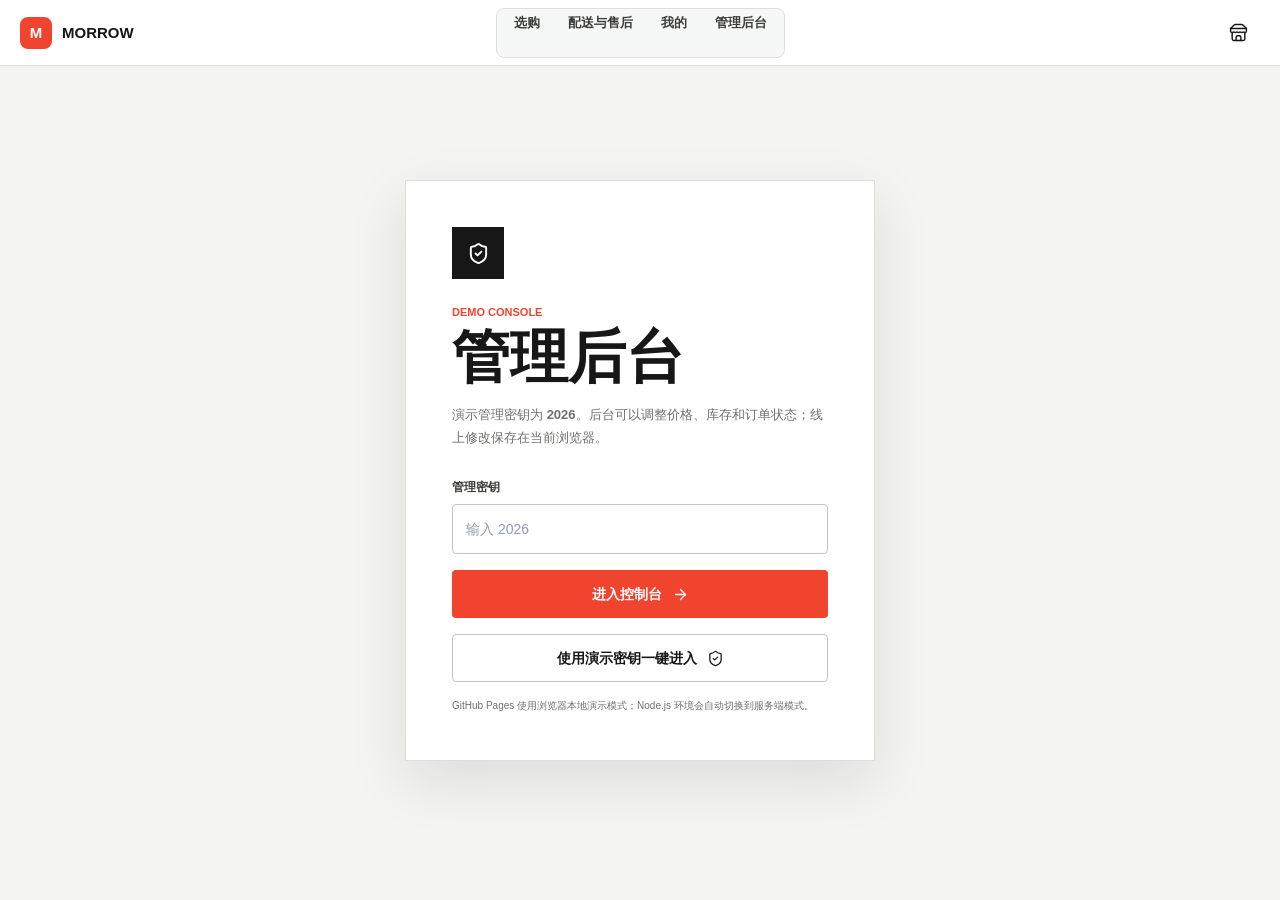
==== admin/index.html @ 758bc99a "fix: polish responsive layout and restore admin access" ====
<!doctype html>
<html lang="zh-CN">
  <head>
    <meta charset="UTF-8" />
    <meta name="viewport" content="width=device-width, initial-scale=1" />
    <meta name="theme-color" content="#f4f7fb" />
    <title>管理后台 | MORROW</title>
    <link rel="stylesheet" href="../styles.css?v=20261019-5" />
  </head>
  <body class="admin-body">
    <header class="site-header" aria-label="主导航">
      <a class="brand" href="../index.html" aria-label="MORROW 首页">
        <span class="brand-mark">M</span>
        <span class="brand-word">MORROW</span>
      </a>
      <nav class="desktop-nav" aria-label="商店导航">
        <a href="../index.html#catalog">选购</a>
        <a href="../service/">配送与售后</a>
        <a href="../orders/">我的</a>
        <a href="./" aria-current="page">管理后台</a>
      </nav>
      <div class="header-actions">
        <a class="icon-button" href="../index.html" aria-label="返回商城">
          <i data-lucide="store" aria-hidden="true"></i>
        </a>
      </div>
    </header>

    <main class="admin-shell">
      <section id="admin-login" class="admin-login" aria-labelledby="admin-login-title">
        <div class="login-card">
          <span class="login-mark">
            <i data-lucide="shield-check" aria-hidden="true"></i>
          </span>
          <p class="eyebrow">DEMO CONSOLE</p>
          <h1 id="admin-login-title">管理后台</h1>
          <p>演示管理密钥为 <strong>2026</strong>。后台可以调整价格、库存和订单状态；线上修改保存在当前浏览器。</p>
          <form data-admin-login>
            <label class="field">
              <span>管理密钥</span>
              <input
                type="password"
                name="code"
                inputmode="numeric"
                autocomplete="current-password"
                placeholder="输入 2026"
                required
              />
            </label>
            <button class="button button-primary button-block" type="submit">
              进入控制台
              <i data-lucide="arrow-right" aria-hidden="true"></i>
            </button>
            <button class="button button-secondary button-block" type="button" data-admin-demo-login>
              使用演示密钥一键进入
              <i data-lucide="shield-check" aria-hidden="true"></i>
            </button>
          </form>
          <p class="login-note">GitHub Pages 使用浏览器本地演示模式；Node.js 环境会自动切换到服务端模式。</p>
        </div>
      </section>

      <section id="admin-console" class="admin-console" hidden>
        <div class="admin-heading">
          <div>
            <p class="eyebrow">OPERATIONS / 2026</p>
            <h1>商城控制台</h1>
            <p>管理商品价格、库存、上下架状态和订单履约状态。</p>
          </div>
          <div class="admin-heading-actions">
            <span class="demo-pill">演示管理后台</span>
            <button class="button button-secondary" type="button" data-admin-logout>
              退出
              <i data-lucide="log-out" aria-hidden="true"></i>
            </button>
          </div>
        </div>

        <div id="admin-kpis" class="admin-kpis"></div>

        <div class="admin-tabs" role="tablist" aria-label="后台模块">
          <button class="is-active" type="button" role="tab" aria-selected="true" data-admin-tab="products">
            商品与库存
          </button>
          <button type="button" role="tab" aria-selected="false" data-admin-tab="orders">
            订单管理
          </button>
        </div>

        <section class="admin-panel" data-admin-panel="products">
          <div class="admin-panel-head">
            <div>
              <h2>商品与库存</h2>
              <p>修改后立即写入服务端状态文件，商城列表会读取新价格和库存。</p>
            </div>
            <label class="admin-search">
              <i data-lucide="search" aria-hidden="true"></i>
              <input type="search" data-admin-product-search placeholder="搜索商品或品牌" />
            </label>
          </div>
          <div class="admin-table-wrap">
            <table class="admin-table">
              <thead>
                <tr>
                  <th>商品</th>
                  <th>分类</th>
                  <th>价格</th>
                  <th>库存</th>
                  <th>状态</th>
                  <th>操作</th>
                </tr>
              </thead>
              <tbody id="admin-product-rows"></tbody>
            </table>
          </div>
        </section>

        <section class="admin-panel" data-admin-panel="orders" hidden>
          <div class="admin-panel-head">
            <div>
              <h2>订单管理</h2>
              <p>更新演示订单的履约状态，订单查询页会同步显示。</p>
            </div>
            <button class="button button-danger" type="button" data-admin-reset>
              重置演示数据
              <i data-lucide="rotate-ccw" aria-hidden="true"></i>
            </button>
          </div>
          <div class="admin-table-wrap">
            <table class="admin-table">
              <thead>
                <tr>
                  <th>订单</th>
                  <th>客户</th>
                  <th>商品</th>
                  <th>金额</th>
                  <th>状态</th>
                  <th>操作</th>
                </tr>
              </thead>
              <tbody id="admin-order-rows"></tbody>
            </table>
          </div>
        </section>
      </section>
    </main>

    <div id="admin-toast" class="toast-region" aria-live="polite" aria-atomic="true"></div>

    <script src="../data/catalog.js?v=20261019-5"></script>
    <script src="../assets/vendor/lucide.min.js"></script>
    <script src="../admin.js?v=20261019-5" defer></script>
  </body>
</html>
---- styles.css ----
:root {
  --paper: #f4f7fb;
  --paper-deep: #e8edf3;
  --surface: #ffffff;
  --surface-muted: #edf1f6;
  --ink: #0c1015;
  --ink-soft: #303844;
  --muted: #697386;
  --line: #d6dde7;
  --line-strong: #b9c3d0;
  --accent: #1e4fff;
  --accent-strong: #1041e3;
  --accent-soft: #e7ecff;
  --success: #126b4a;
  --success-soft: #e3f3ed;
  --error: #b42318;
  --error-soft: #fdecea;
  --shadow-soft: 0 20px 60px rgba(28, 47, 82, 0.11);
  --shadow-card: 0 16px 38px rgba(28, 47, 82, 0.09);
  --font-display: "Segoe UI Variable Display", "Bahnschrift", "Arial Narrow",
    "Microsoft YaHei", sans-serif;
  --font-body: "Segoe UI Variable Text", "Aptos", "Microsoft YaHei", sans-serif;
  --radius-sm: 2px;
  --radius-md: 4px;
  --header-height: 76px;
}

* {
  box-sizing: border-box;
}

html {
  scroll-behavior: smooth;
}

body {
  margin: 0;
  min-width: 320px;
  background: var(--paper);
  color: var(--ink);
  font-family: var(--font-body);
  font-size: 16px;
  line-height: 1.55;
  -webkit-font-smoothing: antialiased;
  text-rendering: optimizeLegibility;
}

body.is-locked {
  overflow: hidden;
}

button,
input,
select,
textarea {
  color: inherit;
  font: inherit;
}

button,
a {
  -webkit-tap-highlight-color: transparent;
}

button {
  border: 0;
}

a {
  color: inherit;
  text-decoration: none;
}

img {
  display: block;
  max-width: 100%;
}

h1,
h2,
h3,
p {
  margin: 0;
}

h1,
h2,
h3,
.brand-word,
.price,
.metric-value {
  font-family: var(--font-display);
  letter-spacing: 0;
}

button:focus-visible,
a:focus-visible,
input:focus-visible,
select:focus-visible,
textarea:focus-visible {
  outline: 2px solid var(--accent);
  outline-offset: 3px;
}

::selection {
  background: var(--accent);
  color: #ffffff;
}

[hidden] {
  display: none !important;
}

.skip-link {
  position: fixed;
  z-index: 2000;
  top: 12px;
  left: 12px;
  padding: 10px 14px;
  transform: translateY(-160%);
  background: var(--ink);
  color: #ffffff;
  opacity: 0;
  transition: transform 180ms ease;
  visibility: hidden;
}

.skip-link:focus {
  transform: translateY(0);
  opacity: 1;
  visibility: visible;
}

.app-shell {
  min-height: 100vh;
  min-height: 100dvh;
}

.site-header {
  position: sticky;
  z-index: 100;
  top: 0;
  display: grid;
  grid-template-columns: 1fr auto 1fr;
  align-items: center;
  height: var(--header-height);
  padding: 0 clamp(20px, 4vw, 64px);
  border-bottom: 1px solid rgba(185, 195, 208, 0.66);
  background: rgba(244, 247, 251, 0.88);
  backdrop-filter: blur(18px);
}

.brand {
  display: inline-flex;
  align-items: center;
  justify-self: start;
  gap: 10px;
  min-height: 44px;
}

.brand-mark {
  display: grid;
  width: 29px;
  height: 29px;
  place-items: center;
  border-radius: var(--radius-md);
  background: var(--ink);
  color: #ffffff;
  font-family: var(--font-display);
  font-size: 14px;
  font-weight: 800;
}

.brand-word {
  font-size: 14px;
  font-weight: 800;
}

.desktop-nav {
  display: flex;
  align-items: center;
  gap: clamp(20px, 2.5vw, 36px);
  justify-self: center;
  font-size: 14px;
  font-weight: 650;
}

.desktop-nav a,
.footer-links a {
  position: relative;
}

.desktop-nav a::after,
.footer-links a::after {
  position: absolute;
  right: 0;
  bottom: -4px;
  left: 0;
  height: 1px;
  transform: scaleX(0);
  transform-origin: right;
  background: currentColor;
  content: "";
  transition: transform 180ms ease;
}

.desktop-nav a:hover::after,
.footer-links a:hover::after {
  transform: scaleX(1);
  transform-origin: left;
}

.header-actions {
  display: flex;
  align-items: center;
  gap: 6px;
  justify-self: end;
}

.icon-button {
  position: relative;
  display: inline-grid;
  width: 44px;
  height: 44px;
  cursor: pointer;
  place-items: center;
  border-radius: var(--radius-md);
  background: transparent;
  color: var(--ink);
  transition:
    background-color 180ms ease,
    transform 180ms ease;
}

.icon-button:hover {
  background: var(--paper-deep);
}

.icon-button:active {
  transform: scale(0.96);
}

.icon-button svg {
  width: 19px;
  height: 19px;
  stroke-width: 1.8;
}

.cart-count {
  position: absolute;
  top: 4px;
  right: 2px;
  display: grid;
  min-width: 18px;
  height: 18px;
  padding: 0 4px;
  place-items: center;
  border: 2px solid var(--paper);
  border-radius: 999px;
  background: var(--accent);
  color: #ffffff;
  font-size: 10px;
  font-weight: 800;
  line-height: 1;
}

.mobile-menu-button {
  display: none;
}

.view {
  animation: view-in 420ms cubic-bezier(0.22, 1, 0.36, 1) both;
}

.view.is-leaving {
  animation: view-out 160ms ease both;
}

@keyframes view-in {
  from {
    opacity: 0;
    transform: translateY(12px);
  }
  to {
    opacity: 1;
    transform: translateY(0);
  }
}

@keyframes view-out {
  to {
    opacity: 0;
  }
}

.eyebrow {
  color: var(--accent);
  font-size: 11px;
  font-weight: 800;
  line-height: 1.3;
}

.button {
  display: inline-flex;
  min-height: 48px;
  align-items: center;
  justify-content: center;
  gap: 10px;
  padding: 0 20px;
  cursor: pointer;
  border: 1px solid transparent;
  border-radius: var(--radius-sm);
  font-size: 14px;
  font-weight: 750;
  white-space: nowrap;
  transition:
    transform 180ms ease,
    background-color 180ms ease,
    border-color 180ms ease,
    color 180ms ease;
}

.button:hover {
  transform: translateY(-2px);
}

.button:active {
  transform: translateY(0) scale(0.99);
}

.button svg,
.text-button svg {
  width: 17px;
  height: 17px;
  stroke-width: 1.8;
}

.button-primary {
  background: var(--accent);
  color: #ffffff;
}

.button-primary:hover {
  background: var(--accent-strong);
}

.button-secondary {
  border-color: var(--line-strong);
  background: transparent;
  color: var(--ink);
}

.button-secondary:hover {
  border-color: var(--ink);
  background: var(--surface);
}

.button-light {
  border-color: rgba(255, 255, 255, 0.28);
  background: #ffffff;
  color: var(--ink);
}

.button-block {
  width: 100%;
}

.text-button {
  display: inline-flex;
  min-height: 44px;
  align-items: center;
  gap: 9px;
  padding: 0;
  cursor: pointer;
  background: transparent;
  color: var(--ink-soft);
  font-size: 14px;
  font-weight: 700;
}

.text-button:hover {
  color: var(--accent);
}

.hero {
  display: grid;
  min-height: calc(100dvh - var(--header-height));
  grid-template-columns: minmax(360px, 0.86fr) minmax(480px, 1.14fr);
  gap: clamp(32px, 5vw, 88px);
  align-items: center;
  padding: clamp(52px, 7vw, 104px) clamp(20px, 4vw, 64px) clamp(44px, 6vw, 84px);
}

.hero-copy {
  max-width: 590px;
  padding-top: 18px;
}

.hero h1 {
  max-width: 640px;
  margin-top: 18px;
  font-size: clamp(58px, 7.4vw, 116px);
  font-weight: 760;
  line-height: 0.91;
}

.hero-intro {
  max-width: 480px;
  margin-top: 30px;
  color: var(--muted);
  font-size: clamp(16px, 1.4vw, 19px);
  line-height: 1.75;
}

.hero-actions {
  display: flex;
  flex-wrap: wrap;
  align-items: center;
  gap: 22px;
  margin-top: 34px;
}

.hero-meta {
  display: flex;
  flex-wrap: wrap;
  gap: 18px;
  margin-top: 42px;
  color: var(--muted);
  font-size: 12px;
  font-weight: 650;
}

.hero-meta span {
  display: inline-flex;
  align-items: center;
  gap: 7px;
}

.hero-meta svg {
  width: 15px;
  height: 15px;
  color: var(--accent);
  stroke-width: 1.8;
}

.hero-stage {
  position: relative;
  min-height: 620px;
  align-self: end;
  border-radius: var(--radius-md);
  background:
    linear-gradient(135deg, rgba(255, 255, 255, 0.62), transparent 52%),
    var(--paper-deep);
  overflow: hidden;
}

.hero-stage::before {
  position: absolute;
  z-index: 0;
  top: 11%;
  right: 8%;
  width: 56%;
  height: 56%;
  border: 1px solid rgba(30, 79, 255, 0.2);
  border-radius: 50%;
  content: "";
}

.hero-stage-image {
  position: absolute;
  inset: 0 18% 0 10%;
}

.hero-stage-image img {
  width: 100%;
  height: 100%;
  object-fit: cover;
  object-position: center 58%;
}

.hero-product-note {
  position: absolute;
  right: 24px;
  bottom: 24px;
  display: grid;
  max-width: 290px;
  grid-template-columns: auto 1fr auto;
  gap: 12px;
  align-items: start;
  padding: 18px;
  border: 1px solid rgba(255, 255, 255, 0.74);
  border-radius: var(--radius-md);
  background: rgba(255, 255, 255, 0.86);
  box-shadow: var(--shadow-card);
  backdrop-filter: blur(16px);
}

.status-dot {
  width: 8px;
  height: 8px;
  margin-top: 5px;
  border-radius: 50%;
  background: var(--success);
  box-shadow: 0 0 0 4px var(--success-soft);
}

.hero-product-note p {
  color: var(--muted);
  font-size: 11px;
  font-weight: 750;
}

.hero-product-note strong {
  display: block;
  margin-top: 2px;
  font-family: var(--font-display);
  font-size: 15px;
}

.hero-product-note span {
  display: block;
  margin-top: 3px;
  color: var(--muted);
  font-size: 11px;
}

.hero-price {
  margin-top: 0;
  color: var(--accent);
  font-size: 15px;
}

.stage-link {
  position: absolute;
  top: 24px;
  right: 24px;
  display: grid;
  width: 48px;
  height: 48px;
  cursor: pointer;
  place-items: center;
  border-radius: var(--radius-sm);
  background: var(--accent);
  color: #ffffff;
  transition:
    transform 180ms ease,
    background-color 180ms ease;
}

.stage-link:hover {
  transform: translateY(-2px);
  background: var(--accent-strong);
}

.stage-link svg {
  width: 19px;
  height: 19px;
}

.statement-band {
  padding: clamp(72px, 8vw, 124px) clamp(20px, 4vw, 64px);
  border-top: 1px solid var(--line);
  border-bottom: 1px solid var(--line);
  background: var(--paper-deep);
}

.statement-layout {
  display: grid;
  max-width: 1420px;
  grid-template-columns: minmax(0, 1.15fr) minmax(320px, 0.85fr);
  gap: clamp(52px, 8vw, 140px);
  align-items: end;
  margin: 22px auto 0;
}

.statement-layout h2 {
  max-width: 840px;
  font-size: clamp(38px, 5vw, 76px);
  font-weight: 720;
  line-height: 1.08;
}

.statement-copy > p {
  max-width: 560px;
  color: var(--muted);
  font-size: 16px;
  line-height: 1.85;
}

.statement-metrics {
  display: grid;
  grid-template-columns: repeat(3, minmax(0, 1fr));
  gap: 18px;
  margin-top: 42px;
  padding-top: 24px;
  border-top: 1px solid var(--line-strong);
}

.statement-metrics strong {
  display: block;
  font-family: var(--font-display);
  font-size: clamp(25px, 2.4vw, 38px);
  line-height: 1;
}

.statement-metrics span {
  display: block;
  margin-top: 10px;
  color: var(--muted);
  font-size: 11px;
}

.catalog-section {
  padding: clamp(76px, 8vw, 128px) clamp(20px, 4vw, 64px);
}

.catalog-heading {
  display: grid;
  max-width: 1420px;
  grid-template-columns: minmax(0, 1fr) minmax(260px, 420px);
  gap: 48px;
  align-items: end;
  margin: 0 auto;
}

.catalog-heading h2 {
  margin-top: 12px;
  font-size: clamp(42px, 5vw, 72px);
  font-weight: 730;
  line-height: 1;
}

.catalog-heading > p {
  color: var(--muted);
  font-size: 15px;
  line-height: 1.75;
}

.catalog-toolbar {
  display: flex;
  max-width: 1420px;
  align-items: center;
  justify-content: space-between;
  gap: 32px;
  margin: 46px auto 28px;
  padding: 16px 0;
  border-top: 1px solid var(--line);
  border-bottom: 1px solid var(--line);
}

.filter-row {
  display: flex;
  align-items: center;
  gap: 4px;
  overflow-x: auto;
  scrollbar-width: none;
}

.filter-row::-webkit-scrollbar {
  display: none;
}

.filter-button {
  min-height: 40px;
  padding: 0 15px;
  cursor: pointer;
  border-radius: var(--radius-sm);
  background: transparent;
  color: var(--muted);
  font-size: 13px;
  font-weight: 700;
  white-space: nowrap;
  transition:
    background-color 180ms ease,
    color 180ms ease;
}

.filter-button:hover {
  color: var(--ink);
}

.filter-button.is-active {
  background: var(--ink);
  color: #ffffff;
}

.sort-control {
  position: relative;
  display: flex;
  flex: 0 0 auto;
  align-items: center;
  gap: 10px;
  color: var(--muted);
  font-size: 12px;
  font-weight: 700;
}

.sort-control select {
  min-height: 40px;
  padding: 0 36px 0 12px;
  cursor: pointer;
  appearance: none;
  border: 1px solid var(--line);
  border-radius: var(--radius-sm);
  background: var(--surface);
  color: var(--ink);
  font-size: 12px;
}

.sort-control svg {
  position: absolute;
  right: 11px;
  width: 14px;
  height: 14px;
  pointer-events: none;
}

.catalog-grid {
  display: grid;
  max-width: 1420px;
  grid-auto-flow: dense;
  grid-template-columns: repeat(4, minmax(0, 1fr));
  gap: clamp(36px, 4vw, 68px) clamp(16px, 2.2vw, 32px);
  margin: 0 auto;
}

.product-card {
  position: relative;
  min-width: 0;
}

.product-card.is-featured {
  grid-column: span 2;
}

.product-card-media {
  position: relative;
  aspect-ratio: 4 / 5;
  cursor: pointer;
  border-radius: var(--radius-sm);
  background: var(--surface-muted);
  overflow: hidden;
}

.product-card.is-featured .product-card-media {
  aspect-ratio: 16 / 10.5;
}

.product-card-media img {
  width: 100%;
  height: 100%;
  object-fit: cover;
  transition: transform 700ms cubic-bezier(0.22, 1, 0.36, 1);
}

.product-card:hover .product-card-media img {
  transform: scale(1.035);
}

.quick-add {
  position: absolute;
  right: 12px;
  bottom: 12px;
  display: grid;
  width: 46px;
  height: 46px;
  transform: translateY(8px);
  cursor: pointer;
  place-items: center;
  border-radius: var(--radius-sm);
  background: var(--surface);
  color: var(--ink);
  box-shadow: var(--shadow-card);
  opacity: 0;
  transition:
    opacity 180ms ease,
    transform 180ms ease,
    background-color 180ms ease,
    color 180ms ease;
}

.product-card:hover .quick-add,
.quick-add:focus-visible {
  transform: translateY(0);
  opacity: 1;
}

.quick-add:hover {
  background: var(--accent);
  color: #ffffff;
}

.quick-add:disabled {
  cursor: not-allowed;
  background: var(--surface-muted);
  color: var(--muted);
}

.quick-add svg {
  width: 18px;
  height: 18px;
}

.product-card-content {
  display: grid;
  grid-template-columns: minmax(0, 1fr) auto;
  gap: 14px;
  align-items: start;
  padding-top: 15px;
}

.product-card-series {
  color: var(--muted);
  font-size: 10px;
  font-weight: 750;
}

.product-card h3 {
  margin-top: 5px;
  font-size: 15px;
  font-weight: 720;
  line-height: 1.35;
}

.product-card-description {
  max-width: 42ch;
  margin-top: 8px;
  color: var(--muted);
  font-size: 12px;
  line-height: 1.6;
}

.product-card-variant-note {
  margin-top: 9px;
  color: var(--accent);
  font-size: 10px;
  font-weight: 750;
}

.product-card-price {
  display: flex;
  align-items: baseline;
  gap: 7px;
  padding-top: 17px;
  font-family: var(--font-display);
  font-size: 14px;
  font-weight: 720;
  white-space: nowrap;
}

.product-card-price del {
  color: var(--muted);
  font-size: 11px;
  font-weight: 500;
}

.product-stock {
  display: inline-flex;
  align-items: center;
  gap: 6px;
  margin-top: 10px;
  color: var(--success);
  font-size: 10px;
  font-weight: 750;
}

.product-stock::before {
  width: 6px;
  height: 6px;
  border-radius: 50%;
  background: currentColor;
  content: "";
}

.product-stock.is-low {
  color: var(--error);
}

.catalog-empty {
  grid-column: 1 / -1;
  display: grid;
  min-height: 360px;
  place-items: center;
  border: 1px solid var(--line);
  border-radius: var(--radius-md);
  background: var(--surface);
  text-align: center;
}

.catalog-empty-inner {
  max-width: 420px;
  padding: 40px 20px;
}

.catalog-empty svg {
  width: 30px;
  height: 30px;
  color: var(--accent);
  stroke-width: 1.5;
}

.catalog-empty h3 {
  margin-top: 18px;
  font-size: 22px;
}

.catalog-empty p {
  margin-top: 8px;
  color: var(--muted);
  font-size: 14px;
}

.catalog-empty .button {
  margin-top: 24px;
}

.skeleton-card {
  min-width: 0;
}

.skeleton-card.is-featured {
  grid-column: span 2;
}

.skeleton-media {
  aspect-ratio: 4 / 5;
  border-radius: var(--radius-sm);
  background:
    linear-gradient(100deg, transparent 30%, rgba(255, 255, 255, 0.76) 50%, transparent 70%),
    var(--paper-deep);
  background-size: 220% 100%;
  animation: shimmer 1.2s linear infinite;
}

.skeleton-card.is-featured .skeleton-media {
  aspect-ratio: 16 / 10.5;
}

.skeleton-line {
  height: 12px;
  margin-top: 14px;
  border-radius: 999px;
  background: var(--paper-deep);
}

.skeleton-line.is-short {
  width: 58%;
}

@keyframes shimmer {
  to {
    background-position: -220% 0;
  }
}

.service-band {
  display: grid;
  grid-template-columns: minmax(280px, 0.72fr) minmax(560px, 1.28fr);
  gap: clamp(44px, 7vw, 120px);
  padding: clamp(76px, 8vw, 124px) clamp(20px, 4vw, 64px);
  border-top: 1px solid var(--line);
  background: var(--surface);
}

.service-intro h2 {
  margin-top: 12px;
  font-size: clamp(36px, 4vw, 58px);
  line-height: 1.06;
}

.service-list {
  display: grid;
  grid-template-columns: repeat(3, minmax(0, 1fr));
  gap: 34px;
  align-items: start;
}

.service-list article {
  padding-top: 17px;
  border-top: 1px solid var(--line-strong);
}

.service-list svg {
  width: 22px;
  height: 22px;
  color: var(--accent);
  stroke-width: 1.6;
}

.service-list h3 {
  margin-top: 28px;
  font-size: 16px;
}

.service-list p {
  margin-top: 10px;
  color: var(--muted);
  font-size: 13px;
  line-height: 1.75;
}

.site-footer {
  display: grid;
  grid-template-columns: 1fr auto;
  gap: 40px;
  align-items: center;
  padding: 48px clamp(20px, 4vw, 64px);
  border-top: 1px solid var(--line);
  background: var(--surface);
  color: var(--ink);
}

.footer-brand {
  display: flex;
  align-items: center;
  gap: 14px;
}

.footer-brand .brand-mark {
  background: var(--ink);
  color: #ffffff;
}

.footer-brand strong {
  font-family: var(--font-display);
  font-size: 14px;
}

.footer-brand p,
.footer-note {
  margin-top: 3px;
  color: var(--muted);
  font-size: 11px;
}

.footer-links {
  display: flex;
  gap: 28px;
  font-size: 12px;
  font-weight: 650;
}

.footer-note {
  grid-column: 1 / -1;
  margin: 0;
  padding-top: 24px;
  border-top: 1px solid var(--line);
}

.page-view {
  min-height: calc(100dvh - var(--header-height));
  padding: clamp(40px, 5vw, 76px) clamp(20px, 4vw, 64px) 96px;
}

.page-topline {
  display: flex;
  max-width: 1420px;
  align-items: center;
  justify-content: space-between;
  gap: 20px;
  margin: 0 auto 34px;
  padding-bottom: 18px;
  border-bottom: 1px solid var(--line);
}

.back-button {
  display: inline-flex;
  min-height: 44px;
  align-items: center;
  gap: 9px;
  padding: 0;
  cursor: pointer;
  background: transparent;
  color: var(--muted);
  font-size: 13px;
  font-weight: 700;
}

.back-button:hover {
  color: var(--ink);
}

.back-button svg {
  width: 17px;
  height: 17px;
}

.page-kicker {
  color: var(--muted);
  font-size: 11px;
  font-weight: 750;
}

.product-detail {
  display: grid;
  max-width: 1420px;
  grid-template-columns: minmax(0, 1.08fr) minmax(380px, 0.92fr);
  gap: clamp(44px, 7vw, 112px);
  align-items: start;
  margin: 0 auto;
}

.product-gallery {
  display: grid;
  grid-template-columns: 82px minmax(0, 1fr);
  gap: 14px;
}

.gallery-main {
  position: relative;
  grid-column: 2;
  grid-row: 1;
  aspect-ratio: 4 / 5;
  border-radius: var(--radius-sm);
  background: var(--surface-muted);
  overflow: hidden;
}

.gallery-main img {
  width: 100%;
  height: 100%;
  object-fit: cover;
  transition:
    transform 260ms ease,
    filter 260ms ease;
}

.gallery-main.is-panorama {
  aspect-ratio: 16 / 10;
  background: #090b0e;
}

.gallery-thumbnails {
  display: grid;
  grid-column: 1;
  grid-row: 1;
  align-content: start;
  gap: 10px;
}

.gallery-thumb {
  aspect-ratio: 1;
  padding: 0;
  cursor: pointer;
  border: 1px solid transparent;
  border-radius: var(--radius-sm);
  background: var(--surface-muted);
  overflow: hidden;
}

.gallery-thumb.is-active {
  border-color: var(--accent);
}

.gallery-thumb img {
  width: 100%;
  height: 100%;
  object-fit: cover;
  transition:
    transform 260ms ease,
    filter 260ms ease;
}

.gallery-counter {
  position: absolute;
  right: 14px;
  bottom: 14px;
  min-width: 48px;
  padding: 7px 9px;
  border-radius: 999px;
  background: rgba(14, 18, 24, 0.78);
  color: #ffffff;
  font-size: 11px;
  font-weight: 750;
  text-align: center;
  backdrop-filter: blur(8px);
}

.product-info {
  position: sticky;
  top: calc(var(--header-height) + 32px);
}

.product-info .series {
  color: var(--accent);
  font-size: 11px;
  font-weight: 800;
}

.product-info h1 {
  margin-top: 11px;
  font-size: clamp(42px, 5vw, 72px);
  font-weight: 730;
  line-height: 1;
}

.product-rating {
  display: flex;
  flex-wrap: wrap;
  align-items: center;
  gap: 12px;
  margin-top: 18px;
  color: var(--muted);
  font-size: 12px;
}

.rating-stars {
  display: inline-flex;
  gap: 2px;
  color: var(--accent);
}

.rating-stars svg {
  width: 14px;
  height: 14px;
  fill: currentColor;
  stroke-width: 1.5;
}

.product-price-line {
  display: flex;
  align-items: baseline;
  gap: 12px;
  margin-top: 24px;
  font-family: var(--font-display);
}

.product-price-line .price {
  font-size: 25px;
  font-weight: 750;
}

.product-price-line del {
  color: var(--muted);
  font-size: 14px;
}

.product-description {
  max-width: 58ch;
  margin-top: 22px;
  color: var(--muted);
  font-size: 15px;
  line-height: 1.8;
}

.selected-variant-summary {
  margin-top: 10px;
  color: var(--muted);
  font-size: 13px;
  font-weight: 650;
}

.option-section {
  margin-top: 32px;
  padding-top: 25px;
  border-top: 1px solid var(--line);
}

.option-head {
  display: flex;
  align-items: center;
  justify-content: space-between;
  gap: 20px;
}

.option-head strong {
  font-size: 13px;
}

.option-head span {
  color: var(--muted);
  font-size: 12px;
}

.color-options {
  display: flex;
  flex-wrap: wrap;
  gap: 10px;
  margin-top: 14px;
}

.variant-options {
  display: flex;
  flex-wrap: wrap;
  gap: 10px;
  margin-top: 14px;
}

.variant-option {
  display: grid;
  min-width: 118px;
  min-height: 55px;
  align-content: center;
  gap: 3px;
  padding: 8px 14px;
  cursor: pointer;
  border: 1px solid var(--line);
  border-radius: var(--radius-sm);
  background: var(--surface);
  color: var(--muted);
  text-align: left;
}

.variant-option strong {
  color: inherit;
  font-size: 13px;
}

.variant-option span {
  color: var(--muted);
  font-size: 10px;
}

.variant-option:hover,
.variant-option.is-active {
  border-color: var(--ink);
  background: var(--ink);
  color: #ffffff;
}

.variant-option:hover span,
.variant-option.is-active span {
  color: rgba(255, 255, 255, 0.72);
}

.color-option {
  display: inline-flex;
  min-height: 44px;
  align-items: center;
  gap: 9px;
  padding: 0 14px;
  cursor: pointer;
  border: 1px solid var(--line);
  border-radius: var(--radius-sm);
  background: transparent;
  color: var(--muted);
  font-size: 12px;
  font-weight: 700;
}

.color-option:hover,
.color-option.is-active {
  border-color: var(--ink);
  color: var(--ink);
}

.color-swatch {
  width: 16px;
  height: 16px;
  border: 1px solid rgba(12, 16, 21, 0.15);
  border-radius: 50%;
  background: var(--swatch);
  box-shadow: inset 0 0 0 2px rgba(255, 255, 255, 0.32);
}

.purchase-row {
  display: grid;
  grid-template-columns: 120px minmax(0, 1fr);
  gap: 12px;
  margin-top: 18px;
}

.quantity-stepper {
  display: grid;
  min-height: 50px;
  grid-template-columns: 40px 1fr 40px;
  align-items: center;
  border: 1px solid var(--line-strong);
  border-radius: var(--radius-sm);
  background: var(--surface);
}

.quantity-stepper button {
  display: grid;
  height: 100%;
  cursor: pointer;
  place-items: center;
  background: transparent;
}

.quantity-stepper button:disabled {
  cursor: not-allowed;
  color: var(--line-strong);
}

.quantity-stepper button svg {
  width: 15px;
  height: 15px;
}

.quantity-stepper output {
  text-align: center;
  font-size: 13px;
  font-weight: 750;
}

.stock-warning {
  display: flex;
  align-items: center;
  gap: 7px;
  margin-top: 13px;
  color: var(--error);
  font-size: 12px;
}

.stock-warning svg {
  width: 15px;
  height: 15px;
}

.delivery-panel {
  display: grid;
  gap: 13px;
  margin-top: 28px;
  padding: 20px;
  border: 1px solid var(--line);
  border-radius: var(--radius-md);
  background: var(--surface);
}

.delivery-panel div {
  display: grid;
  grid-template-columns: 22px minmax(0, 1fr);
  gap: 11px;
  color: var(--muted);
  font-size: 12px;
  line-height: 1.65;
}

.delivery-panel svg {
  width: 17px;
  height: 17px;
  color: var(--accent);
}

.product-facts {
  margin-top: 28px;
}

.product-facts summary {
  min-height: 48px;
  cursor: pointer;
  border-top: 1px solid var(--line);
  font-size: 13px;
  font-weight: 750;
  line-height: 48px;
}

.product-facts p {
  padding: 0 0 22px;
  color: var(--muted);
  font-size: 13px;
  line-height: 1.75;
}

.search-overlay {
  position: fixed;
  z-index: 400;
  inset: 0;
  display: grid;
  place-items: start center;
  padding: max(10vh, 80px) 20px 20px;
  background: rgba(12, 16, 21, 0.48);
  backdrop-filter: blur(10px);
}

.search-panel {
  width: min(720px, 100%);
  padding: 26px;
  border-radius: var(--radius-md);
  background: var(--paper);
  box-shadow: var(--shadow-soft);
}

.search-panel-head,
.drawer-head {
  display: flex;
  align-items: flex-start;
  justify-content: space-between;
  gap: 20px;
}

.search-panel h2,
.drawer-head h2 {
  margin-top: 4px;
  font-family: var(--font-display);
  font-size: 26px;
  line-height: 1.1;
}

.search-field {
  display: grid;
  min-height: 58px;
  grid-template-columns: 24px 1fr;
  gap: 12px;
  align-items: center;
  margin-top: 22px;
  padding: 0 16px;
  border: 1px solid var(--line-strong);
  border-radius: var(--radius-sm);
  background: var(--surface);
}

.search-field svg {
  width: 19px;
  height: 19px;
  color: var(--muted);
}

.search-field input {
  width: 100%;
  min-width: 0;
  border: 0;
  outline: 0;
  background: transparent;
  font-size: 17px;
}

.search-field input::placeholder {
  color: #8c96a5;
}

.search-suggestions {
  display: flex;
  flex-wrap: wrap;
  align-items: center;
  gap: 8px;
  margin-top: 18px;
}

.search-suggestions p {
  margin-right: 4px;
  color: var(--muted);
  font-size: 12px;
}

.search-suggestions button {
  min-height: 36px;
  padding: 0 12px;
  cursor: pointer;
  border: 1px solid var(--line);
  border-radius: var(--radius-sm);
  background: transparent;
  font-size: 12px;
}

.search-suggestions button:hover {
  border-color: var(--accent);
  color: var(--accent);
}

.drawer-scrim {
  position: fixed;
  z-index: 250;
  inset: 0;
  background: rgba(12, 16, 21, 0.4);
  backdrop-filter: blur(4px);
}

.cart-drawer,
.mobile-menu {
  position: fixed;
  z-index: 300;
  top: 0;
  right: 0;
  display: flex;
  width: min(520px, 100%);
  height: 100dvh;
  flex-direction: column;
  transform: translateX(102%);
  border-left: 1px solid var(--line);
  background: var(--paper);
  box-shadow: -20px 0 70px rgba(28, 47, 82, 0.18);
  transition: transform 380ms cubic-bezier(0.22, 1, 0.36, 1);
}

.cart-drawer.is-open,
.mobile-menu.is-open {
  transform: translateX(0);
}

.cart-drawer {
  padding: 28px 28px 0;
}

.cart-content {
  flex: 1;
  margin-top: 24px;
  overflow-y: auto;
}

.cart-empty {
  display: grid;
  height: 100%;
  place-items: center;
  text-align: center;
}

.cart-empty-inner {
  max-width: 330px;
}

.cart-empty .empty-icon {
  display: grid;
  width: 58px;
  height: 58px;
  margin: 0 auto;
  place-items: center;
  border-radius: 50%;
  background: var(--accent-soft);
  color: var(--accent);
}

.cart-empty svg {
  width: 24px;
  height: 24px;
  stroke-width: 1.6;
}

.cart-empty h3 {
  margin-top: 20px;
  font-size: 22px;
}

.cart-empty p {
  margin-top: 8px;
  color: var(--muted);
  font-size: 13px;
}

.cart-items {
  display: grid;
}

.cart-item {
  display: grid;
  grid-template-columns: 92px minmax(0, 1fr);
  gap: 15px;
  padding: 18px 0;
  border-bottom: 1px solid var(--line);
}

.cart-item-image {
  width: 92px;
  aspect-ratio: 4 / 5;
  border-radius: var(--radius-sm);
  background: var(--surface-muted);
  overflow: hidden;
}

.cart-item-image img {
  width: 100%;
  height: 100%;
  object-fit: cover;
}

.cart-item-head {
  display: flex;
  align-items: flex-start;
  justify-content: space-between;
  gap: 12px;
}

.cart-item h3 {
  font-size: 14px;
  line-height: 1.35;
}

.cart-item p {
  margin-top: 5px;
  color: var(--muted);
  font-size: 11px;
}

.remove-item {
  display: grid;
  width: 36px;
  height: 36px;
  flex: 0 0 auto;
  cursor: pointer;
  place-items: center;
  border-radius: var(--radius-sm);
  background: transparent;
  color: var(--muted);
}

.remove-item:hover {
  background: var(--error-soft);
  color: var(--error);
}

.remove-item svg {
  width: 15px;
  height: 15px;
}

.cart-item-bottom {
  display: flex;
  align-items: center;
  justify-content: space-between;
  gap: 12px;
  margin-top: 16px;
}

.cart-quantity {
  display: grid;
  width: 102px;
  min-height: 36px;
  grid-template-columns: 32px 1fr 32px;
  align-items: center;
  border: 1px solid var(--line);
  border-radius: var(--radius-sm);
  background: var(--surface);
}

.cart-quantity button {
  display: grid;
  height: 100%;
  cursor: pointer;
  place-items: center;
  background: transparent;
}

.cart-quantity button:disabled {
  color: var(--line-strong);
}

.cart-quantity button svg {
  width: 13px;
  height: 13px;
}

.cart-quantity output {
  text-align: center;
  font-size: 12px;
  font-weight: 750;
}

.cart-item-price {
  font-family: var(--font-display);
  font-size: 14px;
  font-weight: 750;
}

.cart-footer {
  flex: 0 0 auto;
  padding: 20px 0 28px;
  border-top: 1px solid var(--line-strong);
  background: var(--paper);
}

.discount-row {
  display: grid;
  grid-template-columns: minmax(0, 1fr) auto;
  gap: 8px;
  margin-bottom: 18px;
}

.discount-row input {
  min-width: 0;
  min-height: 44px;
  padding: 0 12px;
  border: 1px solid var(--line);
  border-radius: var(--radius-sm);
  background: var(--surface);
  font-size: 12px;
}

.discount-row button {
  min-height: 44px;
  padding: 0 14px;
  cursor: pointer;
  border: 1px solid var(--ink);
  border-radius: var(--radius-sm);
  background: transparent;
  font-size: 12px;
  font-weight: 750;
}

.cart-lines {
  display: grid;
  gap: 8px;
  color: var(--muted);
  font-size: 12px;
}

.cart-line,
.cart-total {
  display: flex;
  align-items: center;
  justify-content: space-between;
  gap: 16px;
}

.cart-total {
  margin-top: 11px;
  padding-top: 14px;
  border-top: 1px solid var(--line);
  color: var(--ink);
  font-size: 15px;
  font-weight: 750;
}

.cart-total strong {
  font-family: var(--font-display);
  font-size: 20px;
}

.cart-footer .button {
  margin-top: 18px;
}

.mobile-menu {
  right: auto;
  left: 0;
  width: min(420px, 100%);
  padding: 28px;
  transform: translateX(-102%);
  border-right: 1px solid var(--line);
  border-left: 0;
  box-shadow: 20px 0 70px rgba(28, 47, 82, 0.18);
}

.mobile-nav-links {
  display: grid;
  margin-top: 50px;
}

.mobile-nav-links a,
.mobile-nav-links button {
  display: flex;
  min-height: 64px;
  align-items: center;
  cursor: pointer;
  border-bottom: 1px solid var(--line);
  background: transparent;
  font-family: var(--font-display);
  font-size: 27px;
  font-weight: 700;
  text-align: left;
}

.mobile-nav-links a:hover,
.mobile-nav-links button:hover {
  color: var(--accent);
}

.mobile-menu-note {
  margin-top: auto;
  color: var(--muted);
  font-size: 11px;
}

.toast-region {
  position: fixed;
  z-index: 600;
  right: 20px;
  bottom: 20px;
  display: grid;
  width: min(360px, calc(100% - 40px));
  gap: 10px;
  pointer-events: none;
}

.toast {
  display: grid;
  grid-template-columns: 22px minmax(0, 1fr);
  gap: 11px;
  align-items: start;
  padding: 15px 16px;
  border: 1px solid var(--line);
  border-radius: var(--radius-md);
  background: var(--surface);
  box-shadow: var(--shadow-card);
  animation: toast-in 260ms cubic-bezier(0.22, 1, 0.36, 1) both;
  pointer-events: auto;
}

.toast.is-leaving {
  animation: toast-out 180ms ease both;
}

.toast svg {
  width: 18px;
  height: 18px;
  color: var(--success);
}

.toast.is-error svg {
  color: var(--error);
}

.toast strong {
  display: block;
  font-size: 13px;
}

.toast span {
  display: block;
  margin-top: 3px;
  color: var(--muted);
  font-size: 11px;
}

@keyframes toast-in {
  from {
    opacity: 0;
    transform: translateY(12px);
  }
}

@keyframes toast-out {
  to {
    opacity: 0;
    transform: translateY(8px);
  }
}

.checkout-layout {
  display: grid;
  max-width: 1240px;
  grid-template-columns: minmax(0, 1fr) minmax(340px, 420px);
  gap: clamp(48px, 7vw, 110px);
  align-items: start;
  margin: 0 auto;
}

.checkout-heading h1,
.confirmation-hero h1 {
  margin-top: 10px;
  font-size: clamp(40px, 5vw, 68px);
  line-height: 1;
}

.checkout-heading > p {
  max-width: 560px;
  margin-top: 16px;
  color: var(--muted);
  font-size: 14px;
  line-height: 1.75;
}

.checkout-form {
  margin-top: 38px;
}

.form-section {
  padding: 30px 0;
  border-top: 1px solid var(--line);
}

.form-section-head {
  display: flex;
  align-items: baseline;
  justify-content: space-between;
  gap: 20px;
  margin-bottom: 22px;
}

.form-section h2 {
  font-size: 21px;
}

.form-section-head span {
  color: var(--muted);
  font-size: 11px;
}

.form-grid {
  display: grid;
  grid-template-columns: repeat(2, minmax(0, 1fr));
  gap: 18px;
}

.field {
  display: grid;
  gap: 8px;
}

.field.is-full {
  grid-column: 1 / -1;
}

.field label {
  font-size: 12px;
  font-weight: 700;
}

.field input,
.field textarea {
  width: 100%;
  min-width: 0;
  border: 1px solid var(--line-strong);
  border-radius: var(--radius-sm);
  background: var(--surface);
  font-size: 14px;
  transition: border-color 180ms ease;
}

.field input {
  min-height: 50px;
  padding: 0 13px;
}

.field textarea {
  min-height: 96px;
  padding: 13px;
  resize: vertical;
}

.field input::placeholder,
.field textarea::placeholder {
  color: #939dab;
}

.field.has-error input,
.field.has-error textarea {
  border-color: var(--error);
  background: var(--error-soft);
}

.field-error {
  color: var(--error);
  font-size: 11px;
}

.delivery-options,
.payment-options {
  display: grid;
  gap: 10px;
}

.choice-card {
  position: relative;
  display: grid;
  grid-template-columns: 22px minmax(0, 1fr) auto;
  gap: 12px;
  align-items: start;
  min-height: 76px;
  padding: 15px;
  cursor: pointer;
  border: 1px solid var(--line);
  border-radius: var(--radius-md);
  background: var(--surface);
  transition:
    border-color 180ms ease,
    background-color 180ms ease;
}

.choice-card:hover {
  border-color: var(--line-strong);
}

.choice-card.is-selected {
  border-color: var(--accent);
  background: var(--accent-soft);
}

.choice-card input {
  position: absolute;
  opacity: 0;
}

.radio-mark {
  display: grid;
  width: 18px;
  height: 18px;
  place-items: center;
  border: 1px solid var(--line-strong);
  border-radius: 50%;
  background: #ffffff;
}

.choice-card.is-selected .radio-mark {
  border-color: var(--accent);
}

.choice-card.is-selected .radio-mark::after {
  width: 8px;
  height: 8px;
  border-radius: 50%;
  background: var(--accent);
  content: "";
}

.choice-card strong {
  display: block;
  font-size: 13px;
}

.choice-card p {
  margin-top: 4px;
  color: var(--muted);
  font-size: 11px;
  line-height: 1.5;
}

.choice-card-price {
  color: var(--ink);
  font-family: var(--font-display);
  font-size: 12px;
  font-weight: 700;
}

.choice-card-price svg {
  width: 18px;
  height: 18px;
  color: var(--accent);
  stroke-width: 1.7;
}

.payment-heading {
  display: flex;
  align-items: center;
  gap: 9px;
}

.payment-heading svg {
  width: 17px;
  height: 17px;
  color: var(--success);
}

.demo-notice {
  display: grid;
  grid-template-columns: 22px minmax(0, 1fr);
  gap: 12px;
  margin-bottom: 18px;
  padding: 15px;
  border: 1px solid #b9ded1;
  border-radius: var(--radius-md);
  background: var(--success-soft);
  color: var(--success);
}

.demo-notice svg {
  width: 18px;
  height: 18px;
}

.demo-notice strong {
  display: block;
  font-size: 12px;
}

.demo-notice p {
  margin-top: 3px;
  font-size: 11px;
  line-height: 1.55;
}

.checkout-submit {
  display: grid;
  gap: 12px;
  margin-top: 28px;
}

.form-footnote {
  color: var(--muted);
  font-size: 10px;
  text-align: center;
}

.order-summary {
  position: sticky;
  top: calc(var(--header-height) + 30px);
  padding: 24px;
  border: 1px solid var(--line);
  border-radius: var(--radius-md);
  background: var(--surface);
  box-shadow: var(--shadow-card);
}

.order-summary h2 {
  font-size: 21px;
}

.summary-items {
  display: grid;
  gap: 16px;
  margin-top: 20px;
}

.summary-item {
  display: grid;
  grid-template-columns: 66px minmax(0, 1fr) auto;
  gap: 12px;
  align-items: center;
}

.summary-item-image {
  width: 66px;
  aspect-ratio: 4 / 5;
  border-radius: var(--radius-sm);
  background: var(--surface-muted);
  overflow: hidden;
}

.summary-item-image img {
  width: 100%;
  height: 100%;
  object-fit: cover;
}

.summary-item h3 {
  font-size: 12px;
  line-height: 1.35;
}

.summary-item p {
  margin-top: 4px;
  color: var(--muted);
  font-size: 10px;
}

.summary-item strong {
  font-family: var(--font-display);
  font-size: 12px;
}

.summary-lines {
  display: grid;
  gap: 9px;
  margin-top: 22px;
  padding-top: 18px;
  border-top: 1px solid var(--line);
  color: var(--muted);
  font-size: 12px;
}

.summary-line,
.summary-total {
  display: flex;
  align-items: center;
  justify-content: space-between;
  gap: 18px;
}

.summary-total {
  margin-top: 7px;
  padding-top: 15px;
  border-top: 1px solid var(--line);
  color: var(--ink);
  font-size: 14px;
  font-weight: 750;
}

.summary-total strong {
  font-family: var(--font-display);
  font-size: 21px;
}

.secure-note {
  display: grid;
  grid-template-columns: 17px minmax(0, 1fr);
  gap: 8px;
  margin-top: 20px;
  padding-top: 17px;
  border-top: 1px solid var(--line);
  color: var(--muted);
  font-size: 10px;
  line-height: 1.55;
}

.secure-note svg {
  width: 15px;
  height: 15px;
  color: var(--success);
}

.payment-processing {
  display: grid;
  min-height: 280px;
  place-items: center;
  text-align: center;
}

.processing-mark {
  display: grid;
  width: 72px;
  height: 72px;
  margin: 0 auto;
  place-items: center;
  border: 1px solid var(--line);
  border-radius: 50%;
  background: var(--surface);
  color: var(--accent);
}

.processing-mark svg {
  width: 29px;
  height: 29px;
  animation: processing 1.1s linear infinite;
}

@keyframes processing {
  to {
    transform: rotate(360deg);
  }
}

.payment-processing h2 {
  margin-top: 22px;
}

.payment-processing p {
  max-width: 340px;
  margin-top: 8px;
  color: var(--muted);
  font-size: 12px;
}

.confirmation-wrap {
  max-width: 900px;
  margin: 0 auto;
}

.confirmation-hero {
  display: grid;
  grid-template-columns: 92px minmax(0, 1fr);
  gap: 30px;
  align-items: start;
}

.confirmation-icon {
  display: grid;
  width: 92px;
  height: 92px;
  place-items: center;
  border-radius: 50%;
  background: var(--success-soft);
  color: var(--success);
}

.confirmation-icon svg {
  width: 40px;
  height: 40px;
  stroke-width: 1.6;
}

.confirmation-hero p {
  max-width: 580px;
  margin-top: 17px;
  color: var(--muted);
  font-size: 14px;
  line-height: 1.75;
}

.confirmation-meta {
  display: grid;
  grid-template-columns: repeat(3, minmax(0, 1fr));
  gap: 18px;
  margin-top: 48px;
  padding: 26px 0;
  border-top: 1px solid var(--line);
  border-bottom: 1px solid var(--line);
}

.confirmation-meta span {
  display: block;
  color: var(--muted);
  font-size: 10px;
}

.confirmation-meta strong {
  display: block;
  margin-top: 7px;
  font-size: 13px;
}

.confirmation-actions {
  display: flex;
  flex-wrap: wrap;
  gap: 12px;
  margin-top: 34px;
}

.confirmation-order-panel {
  display: grid;
  grid-template-columns: minmax(0, 1fr) minmax(300px, 0.82fr);
  gap: 30px;
  align-items: center;
  margin-top: 38px;
  padding: clamp(24px, 4vw, 36px);
  border: 1px solid var(--accent);
  background: var(--accent-soft);
}

.confirmation-order-panel h2 {
  margin-top: 7px;
  font-size: clamp(26px, 3vw, 38px);
}

.confirmation-order-panel p:not(.eyebrow) {
  max-width: 48ch;
  margin-top: 9px;
  color: var(--muted);
  font-size: 12px;
  line-height: 1.7;
}

.confirmation-order-number {
  padding-left: 28px;
  border-left: 1px solid rgba(30, 79, 255, 0.25);
}

.confirmation-order-number span {
  color: var(--muted);
  font-size: 10px;
  font-weight: 750;
}

.confirmation-order-number strong {
  display: block;
  margin: 7px 0 16px;
  font-family: var(--font-display);
  font-size: clamp(24px, 3vw, 36px);
  line-height: 1.05;
  overflow-wrap: anywhere;
}

@media (max-width: 1180px) {
  .hero {
    grid-template-columns: minmax(320px, 0.8fr) minmax(420px, 1.2fr);
    gap: 38px;
  }

  .hero-stage {
    min-height: 560px;
  }

  .catalog-grid {
    grid-template-columns: repeat(3, minmax(0, 1fr));
  }

  .product-card.is-featured {
    grid-column: span 2;
  }

  .service-band {
    grid-template-columns: 1fr;
  }
}

@media (max-width: 900px) {
  :root {
    --header-height: 68px;
  }

  .desktop-nav {
    display: none;
  }

  .site-header {
    grid-template-columns: 1fr auto;
  }

  .mobile-menu-button {
    display: inline-grid;
  }

  .hero {
    min-height: auto;
    grid-template-columns: 1fr;
    gap: 42px;
    padding-top: 60px;
  }

  .hero-copy {
    max-width: 720px;
  }

  .hero h1 {
    font-size: clamp(62px, 12vw, 94px);
  }

  .hero-stage {
    min-height: min(740px, 82vw);
  }

  .statement-layout {
    grid-template-columns: 1fr;
    gap: 42px;
  }

  .catalog-heading {
    grid-template-columns: 1fr;
    gap: 18px;
  }

  .catalog-toolbar {
    display: grid;
    gap: 14px;
  }

  .filter-row {
    order: 2;
    margin: 0 -4px;
  }

  .sort-control {
    justify-self: end;
  }

  .catalog-grid {
    grid-template-columns: repeat(2, minmax(0, 1fr));
  }

  .product-card.is-featured {
    grid-column: 1 / -1;
  }

  .quick-add {
    transform: none;
    opacity: 1;
  }

  .service-list {
    grid-template-columns: 1fr;
    gap: 12px;
  }

  .service-list article {
    display: grid;
    grid-template-columns: 30px 1fr;
    gap: 0 14px;
    padding: 20px 0;
  }

  .service-list article svg {
    grid-row: 1 / 3;
    margin-top: 3px;
  }

  .service-list h3,
  .service-list p {
    margin-top: 0;
  }

  .product-detail {
    grid-template-columns: 1fr;
    gap: 42px;
  }

  .product-info {
    position: static;
  }

  .gallery-main {
    grid-column: 2;
  }

  .checkout-layout {
    grid-template-columns: 1fr;
  }

  .order-summary {
    position: static;
    grid-row: 1;
  }
}

@media (max-width: 620px) {
  .site-header {
    padding: 0 16px;
  }

  .header-actions {
    gap: 0;
  }

  .hero {
    padding: 42px 16px 52px;
  }

  .hero h1 {
    margin-top: 14px;
    font-size: clamp(53px, 17vw, 74px);
  }

  .hero-intro {
    margin-top: 22px;
    font-size: 15px;
  }

  .hero-actions {
    align-items: stretch;
    flex-direction: column;
    gap: 10px;
    margin-top: 28px;
  }

  .hero-actions .button,
  .hero-actions .text-button {
    width: 100%;
  }

  .hero-meta {
    gap: 12px 18px;
    margin-top: 30px;
  }

  .hero-stage {
    min-height: 520px;
  }

  .hero-stage-image {
    inset: 0 0 16% 0;
  }

  .hero-product-note {
    right: 12px;
    bottom: 12px;
    left: 12px;
    max-width: none;
  }

  .stage-link {
    top: 12px;
    right: 12px;
  }

  .statement-band,
  .catalog-section,
  .service-band {
    padding-right: 16px;
    padding-left: 16px;
  }

  .statement-layout h2 {
    font-size: 39px;
  }

  .statement-metrics {
    grid-template-columns: 1fr;
    gap: 20px;
  }

  .statement-metrics div {
    display: flex;
    align-items: baseline;
    justify-content: space-between;
    gap: 20px;
    padding-bottom: 14px;
    border-bottom: 1px solid var(--line);
  }

  .statement-metrics span {
    margin-top: 0;
    text-align: right;
  }

  .catalog-heading h2 {
    font-size: 44px;
  }

  .catalog-toolbar {
    margin-top: 30px;
  }

  .sort-control {
    width: 100%;
    justify-content: space-between;
  }

  .sort-control select {
    margin-left: auto;
  }

  .catalog-grid {
    grid-template-columns: 1fr;
    gap: 36px;
  }

  .product-card.is-featured,
  .skeleton-card.is-featured {
    grid-column: auto;
  }

  .product-card.is-featured .product-card-media,
  .skeleton-card.is-featured .skeleton-media {
    aspect-ratio: 4 / 5;
  }

  .site-footer {
    grid-template-columns: 1fr;
    padding: 42px 16px;
  }

  .footer-links {
    flex-direction: column;
    gap: 12px;
  }

  .page-view {
    padding: 28px 16px 72px;
  }

  .page-topline {
    margin-bottom: 24px;
  }

  .page-kicker {
    display: none;
  }

  .product-gallery {
    grid-template-columns: 1fr;
  }

  .gallery-main {
    grid-column: 1;
  }

  .gallery-thumbnails {
    grid-column: 1;
    grid-row: 2;
    grid-template-columns: repeat(3, 64px);
  }

  .product-info h1 {
    font-size: 44px;
  }

  .purchase-row {
    grid-template-columns: 102px minmax(0, 1fr);
  }

  .cart-drawer {
    padding: 22px 16px 0;
  }

  .cart-item {
    grid-template-columns: 76px minmax(0, 1fr);
  }

  .cart-item-image {
    width: 76px;
  }

  .form-grid {
    grid-template-columns: 1fr;
  }

  .field.is-full {
    grid-column: auto;
  }

  .choice-card {
    grid-template-columns: 22px minmax(0, 1fr);
  }

  .choice-card-price {
    grid-column: 2;
  }

  .confirmation-hero {
    grid-template-columns: 1fr;
    gap: 23px;
  }

  .confirmation-icon {
    width: 72px;
    height: 72px;
  }

  .confirmation-icon svg {
    width: 31px;
    height: 31px;
  }

  .confirmation-meta {
    grid-template-columns: 1fr;
  }
}

@media (prefers-reduced-motion: reduce) {
  *,
  *::before,
  *::after {
    scroll-behavior: auto !important;
    animation-duration: 0.01ms !important;
    animation-iteration-count: 1 !important;
    transition-duration: 0.01ms !important;
  }
}

.advanced-filters {
  display: grid;
  max-width: 1420px;
  grid-template-columns: repeat(2, minmax(180px, 250px)) auto;
  gap: 14px;
  align-items: end;
  margin: 0 auto 22px;
}

.advanced-filters > label {
  position: relative;
  display: grid;
  gap: 7px;
}

.advanced-filters > label > span {
  color: var(--muted);
  font-size: 11px;
  font-weight: 750;
}

.advanced-filters select {
  min-height: 44px;
  padding: 0 38px 0 12px;
  appearance: none;
  border: 1px solid var(--line-strong);
  border-radius: var(--radius-sm);
  background: var(--surface);
  color: var(--ink);
  font-size: 12px;
}

.advanced-filters label > svg {
  position: absolute;
  right: 12px;
  bottom: 15px;
  width: 14px;
  height: 14px;
  pointer-events: none;
}

.stock-filter {
  display: flex !important;
  min-height: 44px;
  align-items: center;
  gap: 9px !important;
  padding: 0 13px;
  cursor: pointer;
  border: 1px solid var(--line-strong);
  border-radius: var(--radius-sm);
  background: var(--surface);
}

.stock-filter input {
  width: 15px;
  height: 15px;
  accent-color: var(--accent);
}

.stock-filter span {
  color: var(--ink) !important;
  font-size: 12px !important;
}

.catalog-meta {
  display: flex;
  max-width: 1420px;
  align-items: center;
  justify-content: space-between;
  gap: 20px;
  margin: 0 auto 24px;
  color: var(--muted);
  font-size: 11px;
}

.catalog-meta strong {
  color: var(--ink);
  font-size: 13px;
}

.catalog-more {
  display: grid;
  max-width: 1420px;
  place-items: center;
  margin: 54px auto 0;
}

.product-card-badge {
  position: absolute;
  top: 12px;
  left: 12px;
  display: inline-flex;
  min-height: 26px;
  align-items: center;
  padding: 0 9px;
  border: 1px solid rgba(255, 255, 255, 0.78);
  border-radius: var(--radius-sm);
  background: rgba(255, 255, 255, 0.88);
  color: var(--ink);
  font-size: 10px;
  font-weight: 800;
  backdrop-filter: blur(10px);
}

.price-basis {
  display: flex;
  align-items: flex-start;
  gap: 8px;
  margin-top: 12px;
  color: var(--muted);
  font-size: 11px;
  line-height: 1.6;
}

.price-basis svg {
  width: 15px;
  height: 15px;
  flex: 0 0 auto;
  margin-top: 1px;
  color: var(--accent);
}

.price-basis a {
  color: var(--accent);
  font-weight: 750;
  text-decoration: underline;
  text-underline-offset: 3px;
}

.system-page,
.admin-shell {
  min-height: calc(100dvh - var(--header-height));
  padding: clamp(42px, 6vw, 88px) clamp(18px, 4vw, 64px) 90px;
}

.system-hero,
.lookup-panel,
.order-results,
.admin-console {
  width: min(1180px, 100%);
  margin-right: auto;
  margin-left: auto;
}

.system-hero {
  display: grid;
  grid-template-columns: minmax(0, 1fr) minmax(280px, 430px);
  gap: 42px;
  align-items: end;
}

.system-hero h1 {
  grid-column: 1;
  margin-top: 12px;
  font-size: clamp(48px, 7vw, 88px);
  line-height: 0.98;
}

.system-hero > p:last-child {
  grid-column: 2;
  grid-row: 1 / 3;
  align-self: end;
  color: var(--muted);
  font-size: 15px;
  line-height: 1.8;
}

.lookup-panel {
  margin-top: 54px;
  padding: clamp(24px, 4vw, 42px);
  border: 1px solid var(--line);
  background: var(--surface);
  box-shadow: var(--shadow-soft);
}

.system-section-head,
.admin-heading,
.admin-panel-head {
  display: flex;
  align-items: flex-end;
  justify-content: space-between;
  gap: 28px;
}

.system-section-head h2,
.admin-panel-head h2 {
  margin-top: 7px;
  font-size: clamp(28px, 3vw, 42px);
}

.demo-pill {
  display: inline-flex;
  min-height: 30px;
  align-items: center;
  padding: 0 10px;
  border: 1px solid var(--accent);
  border-radius: var(--radius-sm);
  background: var(--accent-soft);
  color: var(--accent-strong);
  font-size: 10px;
  font-weight: 800;
  white-space: nowrap;
}

.order-lookup-form {
  display: grid;
  grid-template-columns: minmax(220px, 1fr) minmax(220px, 1fr) auto;
  gap: 14px;
  align-items: end;
  margin-top: 30px;
}

.order-lookup-form.is-single {
  grid-template-columns: minmax(280px, 1fr) auto;
}

.field > span {
  color: var(--ink-soft);
  font-size: 12px;
  font-weight: 700;
}

.order-results {
  margin-top: 36px;
}

.system-empty {
  display: grid;
  min-height: 260px;
  place-items: center;
  align-content: center;
  padding: 36px;
  border: 1px solid var(--line);
  background: var(--surface);
  text-align: center;
}

.system-empty svg {
  width: 30px;
  height: 30px;
  color: var(--accent);
}

.system-empty h2 {
  margin-top: 16px;
  font-size: 24px;
}

.system-empty p {
  max-width: 44ch;
  margin-top: 8px;
  color: var(--muted);
  font-size: 13px;
}

.system-empty.is-error svg {
  color: var(--error);
}

.result-summary {
  display: flex;
  align-items: center;
  justify-content: space-between;
  gap: 20px;
  margin-bottom: 16px;
  color: var(--muted);
  font-size: 11px;
}

.result-summary strong {
  color: var(--ink);
  font-size: 15px;
}

.order-result-list {
  display: grid;
  gap: 18px;
}

.order-result-card {
  padding: clamp(20px, 3vw, 32px);
  border: 1px solid var(--line);
  background: var(--surface);
}

.order-result-head {
  display: flex;
  align-items: flex-start;
  justify-content: space-between;
  gap: 20px;
  padding-bottom: 20px;
  border-bottom: 1px solid var(--line);
}

.order-result-head p {
  color: var(--muted);
  font-size: 11px;
}

.order-result-head h2 {
  margin-top: 4px;
  font-size: 22px;
}

.order-result-actions {
  display: flex;
  align-items: center;
  gap: 10px;
}

.order-copy {
  display: inline-flex;
  min-height: 30px;
  align-items: center;
  gap: 6px;
  padding: 0 10px;
  cursor: pointer;
  border: 1px solid var(--line);
  border-radius: var(--radius-sm);
  background: var(--surface);
  color: var(--ink-soft);
  font-size: 10px;
  font-weight: 750;
}

.order-copy:hover {
  border-color: var(--ink);
}

.order-copy svg {
  width: 13px;
  height: 13px;
}

.status-chip {
  display: inline-flex;
  min-height: 30px;
  align-items: center;
  padding: 0 10px;
  border-radius: var(--radius-sm);
  background: var(--surface-muted);
  color: var(--ink-soft);
  font-size: 10px;
  font-weight: 800;
}

.status-shipped,
.status-completed,
.status-paid_demo {
  background: var(--success-soft);
  color: var(--success);
}

.status-cancelled {
  background: var(--error-soft);
  color: var(--error);
}

.order-result-meta {
  display: grid;
  grid-template-columns: repeat(4, minmax(0, 1fr));
  gap: 22px;
  padding: 22px 0;
  border-bottom: 1px solid var(--line);
}

.order-result-meta span,
.table-subline {
  display: block;
  color: var(--muted);
  font-size: 10px;
}

.order-result-meta strong {
  display: block;
  margin-top: 5px;
  font-size: 12px;
  line-height: 1.5;
}

.order-result-items {
  display: grid;
  gap: 12px;
  padding: 20px 0;
}

.order-result-item {
  display: grid;
  grid-template-columns: 68px minmax(0, 1fr) auto;
  gap: 14px;
  align-items: center;
}

.order-result-item img {
  width: 68px;
  height: 51px;
  aspect-ratio: 4 / 3;
  object-fit: cover;
  background: var(--surface-muted);
}

.order-result-item strong,
.order-result-item span {
  display: block;
}

.order-result-item strong {
  font-size: 12px;
}

.order-result-item span {
  margin-top: 3px;
  color: var(--muted);
  font-size: 10px;
}

.order-result-item b {
  font-size: 12px;
}

.order-result-total {
  display: flex;
  align-items: center;
  justify-content: space-between;
  gap: 20px;
  padding-top: 18px;
  border-top: 1px solid var(--line);
}

.order-result-total span {
  color: var(--muted);
  font-size: 10px;
}

.order-result-total strong {
  font-size: 17px;
}

.system-footer {
  display: flex;
  align-items: center;
  justify-content: space-between;
  gap: 20px;
  padding: 28px clamp(18px, 4vw, 64px);
  border-top: 1px solid var(--line);
  background: var(--surface);
  color: var(--muted);
  font-size: 11px;
}

.system-footer a {
  color: var(--ink);
  font-weight: 700;
}

.sr-only {
  position: absolute;
  width: 1px;
  height: 1px;
  padding: 0;
  margin: -1px;
  overflow: hidden;
  clip: rect(0, 0, 0, 0);
  white-space: nowrap;
  border: 0;
}

.service-policy-grid {
  display: grid;
  grid-template-columns: repeat(2, minmax(0, 1fr));
  gap: 14px;
  margin-top: 30px;
}

.service-policy-card {
  min-height: 210px;
  padding: 26px;
  border: 1px solid var(--line);
  background: var(--surface-muted);
}

.service-policy-card svg {
  width: 24px;
  height: 24px;
  color: var(--accent);
}

.service-policy-card h3 {
  margin-top: 22px;
  font-size: 20px;
}

.service-policy-card p {
  margin-top: 10px;
  color: var(--muted);
  font-size: 12px;
  line-height: 1.8;
}

.service-flow {
  display: grid;
  grid-template-columns: repeat(4, minmax(0, 1fr));
  gap: 0;
  margin: 30px 0 0;
  padding: 0;
  list-style: none;
}

.service-flow li {
  min-height: 190px;
  padding: 22px;
  border-top: 1px solid var(--line);
  border-bottom: 1px solid var(--line);
  border-left: 1px solid var(--line);
}

.service-flow li:last-child {
  border-right: 1px solid var(--line);
}

.service-flow strong,
.service-flow span {
  display: block;
}

.service-flow strong {
  font-size: 14px;
}

.service-flow span {
  margin-top: 10px;
  color: var(--muted);
  font-size: 11px;
  line-height: 1.75;
}

.service-contact-band {
  display: flex;
  width: min(1180px, 100%);
  align-items: center;
  justify-content: space-between;
  gap: 36px;
  margin: 22px auto 0;
  padding: clamp(26px, 4vw, 40px);
  background: var(--ink);
  color: #ffffff;
}

.service-contact-band h2 {
  margin-top: 7px;
  font-size: clamp(28px, 4vw, 48px);
}

.service-contact-band p:not(.eyebrow) {
  max-width: 62ch;
  margin-top: 12px;
  color: rgba(255, 255, 255, 0.68);
  font-size: 12px;
  line-height: 1.75;
}

.service-contact-band .eyebrow {
  color: #9db4ff;
}

.service-contact-actions {
  display: flex;
  flex-shrink: 0;
  flex-wrap: wrap;
  gap: 10px;
}

.service-contact-band .button-secondary {
  border-color: rgba(255, 255, 255, 0.32);
  color: #ffffff;
}

.support-widget {
  position: fixed;
  z-index: 1600;
  right: 20px;
  bottom: 18px;
}

.support-trigger {
  display: inline-flex;
  min-height: 48px;
  align-items: center;
  gap: 9px;
  padding: 0 17px;
  cursor: pointer;
  border-radius: var(--radius-md);
  background: var(--accent);
  color: #ffffff;
  box-shadow: 0 14px 34px rgba(30, 79, 255, 0.28);
  font-size: 12px;
  font-weight: 800;
}

.support-trigger:hover {
  background: var(--accent-strong);
}

.support-trigger svg {
  width: 18px;
  height: 18px;
}

.support-panel {
  position: absolute;
  right: 0;
  bottom: 62px;
  display: grid;
  width: min(390px, calc(100vw - 28px));
  max-height: min(650px, calc(100dvh - 110px));
  grid-template-rows: auto minmax(160px, 1fr) auto auto auto;
  border: 1px solid var(--line-strong);
  background: var(--surface);
  box-shadow: 0 28px 80px rgba(22, 34, 57, 0.24);
}

.support-head {
  display: flex;
  align-items: center;
  justify-content: space-between;
  gap: 18px;
  padding: 18px 20px;
  border-bottom: 1px solid var(--line);
}

.support-head h2 {
  margin-top: 4px;
  font-size: 21px;
}

.support-online {
  display: inline-flex;
  align-items: center;
  gap: 5px;
  margin-top: 6px;
  color: var(--success);
  font-size: 9px;
  font-weight: 750;
}

.support-online i {
  width: 6px;
  height: 6px;
  border-radius: 50%;
  background: currentColor;
}

.support-messages {
  display: grid;
  align-content: start;
  gap: 10px;
  min-height: 190px;
  padding: 18px;
  overflow-y: auto;
  background: var(--paper);
}

.support-message {
  display: flex;
}

.support-message p {
  max-width: 88%;
  padding: 11px 13px;
  font-size: 12px;
  line-height: 1.65;
}

.support-message.is-bot {
  justify-content: flex-start;
}

.support-message.is-bot p {
  border: 1px solid var(--line);
  background: var(--surface);
}

.support-message.is-user {
  justify-content: flex-end;
}

.support-message.is-user p {
  background: var(--accent);
  color: #ffffff;
}

.support-quick-actions {
  display: flex;
  gap: 7px;
  padding: 12px 14px 0;
  overflow-x: auto;
  scrollbar-width: none;
}

.support-quick-actions::-webkit-scrollbar {
  display: none;
}

.support-quick-actions button {
  flex: 0 0 auto;
  min-height: 31px;
  padding: 0 10px;
  cursor: pointer;
  border: 1px solid var(--line);
  border-radius: 999px;
  background: var(--surface);
  color: var(--ink-soft);
  font-size: 10px;
  font-weight: 700;
}

.support-quick-actions button:hover {
  border-color: var(--accent);
  color: var(--accent);
}

.support-form {
  display: grid;
  grid-template-columns: minmax(0, 1fr) 48px;
  gap: 8px;
  padding: 12px 14px;
}

.support-form input {
  width: 100%;
  height: 44px;
  padding: 0 12px;
  border: 1px solid var(--line);
  border-radius: var(--radius-sm);
  background: var(--surface);
  font-size: 12px;
}

.support-form .button {
  width: 48px;
  min-width: 48px;
  height: 44px;
  min-height: 44px;
  padding: 0;
}

.support-note {
  padding: 0 14px 13px;
  color: var(--muted);
  font-size: 9px;
}

.admin-login {
  display: grid;
  min-height: calc(100dvh - var(--header-height) - 178px);
  place-items: center;
}

.login-card {
  width: min(470px, 100%);
  padding: clamp(26px, 5vw, 46px);
  border: 1px solid var(--line);
  background: var(--surface);
  box-shadow: var(--shadow-soft);
}

.login-mark {
  display: grid;
  width: 52px;
  height: 52px;
  place-items: center;
  margin-bottom: 26px;
  background: var(--ink);
  color: #ffffff;
}

.login-mark svg {
  width: 23px;
  height: 23px;
}

.login-card h1 {
  margin-top: 9px;
  font-size: clamp(38px, 5vw, 58px);
  line-height: 1;
}

.login-card > p:not(.eyebrow, .login-note) {
  margin-top: 18px;
  color: var(--muted);
  font-size: 13px;
  line-height: 1.75;
}

.login-card form {
  display: grid;
  gap: 16px;
  margin-top: 28px;
}

.login-note {
  margin-top: 16px;
  color: var(--muted);
  font-size: 10px;
  line-height: 1.6;
}

.admin-heading {
  margin-bottom: 34px;
}

.admin-heading h1 {
  margin-top: 8px;
  font-size: clamp(42px, 6vw, 72px);
  line-height: 1;
}

.admin-heading > div > p:last-child {
  margin-top: 12px;
  color: var(--muted);
  font-size: 13px;
}

.admin-heading-actions {
  display: flex;
  align-items: center;
  gap: 12px;
}

.admin-kpis {
  display: grid;
  grid-template-columns: repeat(5, minmax(0, 1fr));
  gap: 12px;
}

.admin-kpi {
  position: relative;
  min-height: 142px;
  padding: 20px;
  border: 1px solid var(--line);
  background: var(--surface);
}

.admin-kpi svg {
  width: 19px;
  height: 19px;
  color: var(--accent);
}

.admin-kpi span {
  display: block;
  margin-top: 22px;
  color: var(--muted);
  font-size: 10px;
}

.admin-kpi strong {
  display: block;
  margin-top: 5px;
  font-family: var(--font-display);
  font-size: 27px;
  line-height: 1;
}

.admin-tabs {
  display: flex;
  gap: 4px;
  margin-top: 34px;
  border-bottom: 1px solid var(--line);
}

.admin-tabs button {
  min-height: 48px;
  padding: 0 18px;
  cursor: pointer;
  border-bottom: 2px solid transparent;
  background: transparent;
  color: var(--muted);
  font-size: 13px;
  font-weight: 750;
}

.admin-tabs button.is-active {
  border-bottom-color: var(--accent);
  color: var(--ink);
}

.admin-panel {
  padding-top: 26px;
}

.admin-panel-head {
  align-items: center;
  margin-bottom: 18px;
}

.admin-panel-head h2 {
  font-size: 26px;
}

.admin-panel-head p {
  margin-top: 6px;
  color: var(--muted);
  font-size: 11px;
}

.admin-search {
  position: relative;
  flex: 0 1 300px;
}

.admin-search svg {
  position: absolute;
  top: 50%;
  left: 12px;
  width: 15px;
  height: 15px;
  transform: translateY(-50%);
  color: var(--muted);
}

.admin-search input {
  width: 100%;
  min-height: 44px;
  padding: 0 12px 0 38px;
  border: 1px solid var(--line-strong);
  border-radius: var(--radius-sm);
  background: var(--surface);
  font-size: 12px;
}

.admin-table-wrap {
  border: 1px solid var(--line);
  background: var(--surface);
  overflow-x: auto;
}

.admin-table {
  width: 100%;
  min-width: 930px;
  border-collapse: collapse;
}

.admin-table th,
.admin-table td {
  padding: 14px 16px;
  border-bottom: 1px solid var(--line);
  text-align: left;
  vertical-align: middle;
}

.admin-table th {
  background: var(--surface-muted);
  color: var(--muted);
  font-size: 10px;
  font-weight: 800;
  white-space: nowrap;
}

.admin-table td {
  font-size: 12px;
}

.admin-table tbody tr:last-child td {
  border-bottom: 0;
}

.admin-product-cell {
  display: grid;
  min-width: 260px;
  grid-template-columns: 62px minmax(0, 1fr);
  gap: 12px;
  align-items: center;
}

.admin-product-cell img {
  width: 62px;
  height: 46px;
  aspect-ratio: 4 / 3;
  object-fit: cover;
  background: var(--surface-muted);
}

.admin-product-cell strong,
.admin-product-cell span {
  display: block;
}

.admin-product-cell strong {
  font-size: 12px;
}

.admin-product-cell span {
  margin-top: 3px;
  color: var(--muted);
  font-size: 10px;
}

.inline-number {
  display: flex;
  width: 112px;
  min-height: 38px;
  align-items: center;
  border: 1px solid var(--line-strong);
  background: var(--surface);
}

.inline-number span {
  padding-left: 10px;
  color: var(--muted);
  font-size: 11px;
}

.inline-number input,
.stock-input,
.admin-table select {
  min-height: 38px;
  border: 1px solid var(--line-strong);
  border-radius: var(--radius-sm);
  background: var(--surface);
  font-size: 11px;
}

.inline-number input {
  width: 76px;
  border: 0;
  background: transparent;
}

.stock-input {
  width: 76px;
  padding: 0 8px;
}

.admin-table select {
  min-width: 118px;
  padding: 0 8px;
}

.table-action {
  display: inline-flex;
  min-height: 36px;
  align-items: center;
  gap: 7px;
  padding: 0 11px;
  cursor: pointer;
  border: 1px solid var(--line-strong);
  border-radius: var(--radius-sm);
  background: transparent;
  font-size: 10px;
  font-weight: 750;
}

.table-action:hover {
  border-color: var(--accent);
  color: var(--accent);
}

.table-action svg {
  width: 14px;
  height: 14px;
}

.button-danger {
  border-color: var(--error);
  background: transparent;
  color: var(--error);
}

.table-empty {
  padding: 46px !important;
  color: var(--muted);
  text-align: center !important;
}

@media (max-width: 1020px) {
  .admin-kpis {
    grid-template-columns: repeat(3, minmax(0, 1fr));
  }

  .order-result-meta {
    grid-template-columns: repeat(2, minmax(0, 1fr));
  }
}

@media (max-width: 820px) {
  .advanced-filters {
    grid-template-columns: repeat(2, minmax(0, 1fr));
  }

  .stock-filter {
    grid-column: 1 / -1;
  }

  .system-hero {
    grid-template-columns: 1fr;
    gap: 20px;
  }

  .system-hero > p:last-child {
    grid-column: 1;
    grid-row: auto;
  }

  .order-lookup-form {
    grid-template-columns: 1fr;
  }

  .admin-heading,
  .admin-panel-head {
    align-items: flex-start;
    flex-direction: column;
  }

  .admin-heading-actions {
    width: 100%;
    justify-content: space-between;
  }

  .admin-search {
    width: 100%;
    flex-basis: auto;
  }

  .service-policy-grid {
    grid-template-columns: 1fr;
  }

  .service-flow {
    grid-template-columns: repeat(2, minmax(0, 1fr));
  }

  .service-flow li:nth-child(3) {
    border-top: 0;
  }

  .service-flow li:nth-child(4) {
    border-top: 0;
    border-right: 1px solid var(--line);
  }

  .service-contact-band {
    align-items: flex-start;
    flex-direction: column;
  }
}

@media (max-width: 620px) {
  .advanced-filters {
    grid-template-columns: 1fr;
  }

  .stock-filter {
    grid-column: auto;
  }

  .catalog-meta,
  .result-summary,
  .order-result-total {
    align-items: flex-start;
    flex-direction: column;
  }

  .system-page,
  .admin-shell {
    padding-right: 16px;
    padding-left: 16px;
  }

  .system-hero h1 {
    font-size: 50px;
  }

  .lookup-panel {
    margin-top: 36px;
  }

  .order-lookup-form.is-single {
    grid-template-columns: 1fr;
  }

  .order-result-head {
    flex-direction: column;
  }

  .order-result-actions {
    width: 100%;
    justify-content: space-between;
  }

  .order-result-meta {
    grid-template-columns: 1fr;
  }

  .order-result-item {
    grid-template-columns: 56px minmax(0, 1fr);
  }

  .order-result-item img {
    width: 56px;
  }

  .order-result-item b {
    grid-column: 2;
  }

  .admin-kpis {
    grid-template-columns: repeat(2, minmax(0, 1fr));
  }

  .admin-kpi {
    min-height: 126px;
  }

  .admin-heading-actions {
    align-items: stretch;
    flex-direction: column;
  }

  .confirmation-order-panel {
    grid-template-columns: 1fr;
  }

  .confirmation-order-number {
    padding-top: 22px;
    padding-left: 0;
    border-top: 1px solid rgba(30, 79, 255, 0.25);
    border-left: 0;
  }

  .service-flow {
    grid-template-columns: 1fr;
  }

  .service-flow li,
  .service-flow li:nth-child(3),
  .service-flow li:nth-child(4) {
    border-top: 0;
    border-right: 1px solid var(--line);
  }

  .service-flow li:first-child {
    border-top: 1px solid var(--line);
  }

  .service-contact-actions {
    width: 100%;
    flex-direction: column;
  }

  .service-contact-actions .button {
    width: 100%;
  }

  .support-widget {
    right: 12px;
    bottom: 12px;
  }

  .support-trigger {
    width: 50px;
    min-width: 50px;
    padding: 0;
    justify-content: center;
  }

  .support-trigger span {
    display: none;
  }

  .support-panel {
    position: fixed;
    right: 12px;
    bottom: 74px;
    left: 12px;
    width: auto;
    max-height: calc(100dvh - 96px);
  }
}

/* Market edition */
:root {
  --paper: #f4f4f2;
  --paper-deep: #e9e9e5;
  --surface: #ffffff;
  --surface-muted: #f1f1ed;
  --ink: #171717;
  --ink-soft: #3d3d3a;
  --muted: #70706c;
  --line: #dfdfda;
  --line-strong: #c5c5bf;
  --accent: #f0442e;
  --accent-strong: #cf2f1d;
  --accent-soft: #fff0ec;
  --success: #087f5b;
  --success-soft: #e7f6f0;
  --error: #b42318;
  --error-soft: #fdecea;
  --market-teal: #0d7468;
  --market-teal-soft: #e2f3ef;
  --shadow-soft: 0 20px 55px rgba(24, 24, 22, 0.1);
  --shadow-card: 0 10px 24px rgba(24, 24, 22, 0.08);
  --radius-sm: 4px;
  --radius-md: 8px;
  --header-height: 66px;
}

body {
  background: var(--paper);
}

.market-ribbon {
  background: #171717;
  color: rgba(255, 255, 255, 0.76);
  font-size: 11px;
}

.market-ribbon-inner {
  display: flex;
  width: min(1500px, calc(100% - 40px));
  min-height: 32px;
  align-items: center;
  gap: 22px;
  margin: 0 auto;
}

.market-location {
  display: inline-flex;
  align-items: center;
  gap: 5px;
  color: #ffffff;
  font-weight: 700;
}

.market-location svg {
  width: 12px;
  height: 12px;
}

.market-ribbon-links {
  display: flex;
  align-items: center;
  gap: 18px;
  margin-left: auto;
}

.market-ribbon-links button,
.market-ribbon-links a {
  min-height: 28px;
  cursor: pointer;
  background: transparent;
  color: inherit;
  font-size: 11px;
}

.market-ribbon-links button:hover,
.market-ribbon-links a:hover {
  color: #ffffff;
}

.site-header {
  height: var(--header-height);
  padding: 0 max(20px, calc((100vw - 1500px) / 2));
  border-bottom: 1px solid var(--line);
  background: rgba(255, 255, 255, 0.94);
  backdrop-filter: blur(16px);
}

.brand-mark {
  width: 32px;
  height: 32px;
  border-radius: 8px;
  background: var(--accent);
  font-size: 15px;
}

.brand-word {
  font-size: 15px;
}

.desktop-nav {
  gap: 2px;
  padding: 4px;
  border: 1px solid var(--line);
  border-radius: 8px;
  background: #f6f7f7;
  font-size: 13px;
}

.desktop-nav a,
.desktop-nav button {
  min-height: 40px;
  padding: 0 13px;
  border-radius: 6px;
  cursor: pointer;
  background: transparent;
  color: var(--ink-soft);
  font-size: 13px;
  font-weight: 700;
}

.desktop-nav button {
  display: inline-flex;
  align-items: center;
  gap: 5px;
  color: var(--market-teal);
}

.desktop-nav a::after {
  display: none;
}

.desktop-nav a:hover,
.desktop-nav button:hover {
  background: #ffffff;
  color: var(--ink);
}

.desktop-nav a.is-active {
  background: #ffffff;
  color: var(--ink);
  box-shadow: 0 1px 3px rgba(25, 28, 31, 0.08);
}

.desktop-nav button:hover {
  color: var(--market-teal);
}

.icon-button {
  border-radius: 8px;
}

.cart-count {
  border-radius: 999px;
  background: var(--accent);
}

.market-search-band {
  padding: 22px max(20px, calc((100vw - 1500px) / 2)) 14px;
  border-bottom: 1px solid var(--line);
  background: #ffffff;
}

.market-search-inner {
  display: grid;
  grid-template-columns: 170px minmax(320px, 820px) minmax(175px, 1fr);
  gap: 24px;
  align-items: center;
}

.market-wordmark {
  display: flex;
  align-items: baseline;
  gap: 8px;
}

.market-wordmark strong {
  color: var(--accent);
  font-family: var(--font-display);
  font-size: 23px;
  font-weight: 900;
}

.market-wordmark span {
  color: var(--muted);
  font-size: 11px;
  font-weight: 700;
}

.market-search {
  display: grid;
  min-height: 48px;
  grid-template-columns: auto minmax(0, 1fr) 56px;
  align-items: center;
  border: 2px solid var(--accent);
  border-radius: 8px;
  background: #ffffff;
  overflow: hidden;
}

.market-search-scope {
  display: inline-flex;
  height: 28px;
  align-items: center;
  padding: 0 16px;
  border-right: 1px solid var(--line);
  color: var(--ink-soft);
  font-size: 12px;
  font-weight: 750;
}

.market-search input {
  width: 100%;
  height: 44px;
  padding: 0 18px;
  border: 0;
  outline: 0;
  background: transparent;
  font-size: 14px;
}

.market-search button {
  display: grid;
  width: 56px;
  height: 48px;
  cursor: pointer;
  place-items: center;
  background: var(--accent);
  color: #ffffff;
}

.market-search button:hover {
  background: var(--accent-strong);
}

.market-search button svg {
  width: 20px;
  height: 20px;
}

.ai-pick-button {
  display: flex;
  min-height: 48px;
  align-items: center;
  gap: 10px;
  justify-self: end;
  padding: 0 16px;
  cursor: pointer;
  border: 1px solid #bfe0d9;
  border-radius: 8px;
  background: var(--market-teal-soft);
  color: var(--market-teal);
  text-align: left;
}

.ai-pick-button:hover {
  border-color: var(--market-teal);
}

.ai-pick-mark {
  display: grid;
  width: 31px;
  height: 31px;
  place-items: center;
  border-radius: 7px;
  background: var(--market-teal);
  color: #ffffff;
}

.ai-pick-mark svg {
  width: 16px;
  height: 16px;
}

.ai-pick-button strong,
.ai-pick-button small {
  display: block;
}

.ai-pick-button strong {
  font-size: 12px;
}

.ai-pick-button small {
  margin-top: 1px;
  font-size: 10px;
  opacity: 0.75;
}

.market-hotwords {
  display: flex;
  align-items: center;
  gap: 17px;
  margin-top: 11px;
  overflow-x: auto;
  color: var(--muted);
  font-size: 10px;
  scrollbar-width: none;
}

.market-hotwords::-webkit-scrollbar {
  display: none;
}

.market-hotwords > span {
  color: var(--accent);
  font-weight: 800;
}

.market-hotwords button {
  flex: 0 0 auto;
  min-height: 26px;
  cursor: pointer;
  background: transparent;
  color: var(--muted);
  font-size: 10px;
}

.market-hotwords button:hover {
  color: var(--accent);
}

.category-dock {
  display: grid;
  width: min(1500px, calc(100% - 40px));
  grid-template-columns: repeat(8, minmax(0, 1fr));
  gap: 7px;
  margin: 18px auto 0;
}

.category-dock-item {
  display: flex;
  min-width: 0;
  min-height: 76px;
  align-items: center;
  justify-content: center;
  gap: 10px;
  padding: 10px 8px;
  cursor: pointer;
  border: 1px solid transparent;
  border-radius: 8px;
  background: #ffffff;
  color: var(--ink-soft);
}

.category-dock-item:hover,
.category-dock-item.is-active {
  border-color: #ffc4b9;
  background: var(--accent-soft);
  color: var(--accent);
}

.category-dock-item span {
  display: grid;
  width: 35px;
  height: 35px;
  flex: 0 0 auto;
  place-items: center;
  border-radius: 8px;
  background: var(--surface-muted);
}

.category-dock-item.is-active span {
  background: #ffffff;
}

.category-dock-item svg {
  width: 18px;
  height: 18px;
}

.category-dock-item strong {
  overflow: hidden;
  font-size: 12px;
  text-overflow: ellipsis;
  white-space: nowrap;
}

.market-hero {
  display: grid;
  width: min(1500px, calc(100% - 40px));
  min-height: 490px;
  grid-template-columns: minmax(300px, 0.9fr) minmax(430px, 1.4fr) minmax(245px, 0.62fr);
  gap: 1px;
  margin: 14px auto 0;
  border-radius: 8px;
  background: #2c2c2a;
  box-shadow: var(--shadow-soft);
  overflow: hidden;
}

.hero-discovery {
  display: flex;
  flex-direction: column;
  padding: 38px;
  background: #171717;
  color: #ffffff;
}

.live-status {
  display: inline-flex;
  align-items: center;
  gap: 7px;
  width: fit-content;
  color: var(--muted);
  font-size: 10px;
  font-weight: 750;
}

.live-status strong {
  color: var(--ink);
  font-family: var(--font-display);
  font-size: 11px;
  font-variant-numeric: tabular-nums;
}

.live-pulse {
  width: 7px;
  height: 7px;
  border-radius: 50%;
  background: var(--accent);
  box-shadow: 0 0 0 4px rgba(240, 68, 46, 0.14);
  animation: market-pulse 1.8s ease-in-out infinite;
}

@keyframes market-pulse {
  50% {
    transform: scale(0.78);
    opacity: 0.72;
  }
}

.hero-discovery .live-status {
  color: rgba(255, 255, 255, 0.68);
}

.hero-discovery .live-status strong {
  color: #ffffff;
}

.hero-discovery .eyebrow {
  margin-top: 42px;
  color: #ff8e7e;
}

.hero-discovery h1 {
  margin-top: 14px;
  font-size: 50px;
  font-weight: 780;
  line-height: 1.06;
}

.hero-discovery .hero-intro {
  max-width: 420px;
  margin-top: 22px;
  color: rgba(255, 255, 255, 0.68);
  font-size: 14px;
  line-height: 1.85;
}

.hero-discovery .hero-actions {
  justify-content: flex-start;
  margin-top: 30px;
}

.hero-discovery .button-primary {
  background: var(--accent);
}

.hero-discovery .button-primary:hover {
  background: var(--accent-strong);
}

.hero-discovery .text-button {
  color: #ffffff;
}

.hero-discovery .hero-meta {
  margin-top: auto;
  padding-top: 34px;
  border-top: 1px solid rgba(255, 255, 255, 0.13);
  color: rgba(255, 255, 255, 0.55);
}

.hero-feature {
  position: relative;
  display: flex;
  min-width: 0;
  align-items: center;
  justify-content: center;
  padding: 28px;
  background: #e8e4dd;
  overflow: hidden;
}

.hero-feature::before {
  position: absolute;
  inset: 0;
  background:
    linear-gradient(rgba(255, 255, 255, 0.26) 1px, transparent 1px),
    linear-gradient(90deg, rgba(255, 255, 255, 0.26) 1px, transparent 1px);
  background-size: 42px 42px;
  content: "";
  mask-image: linear-gradient(to bottom, rgba(0, 0, 0, 0.8), transparent 84%);
}

.hero-feature-glow {
  position: absolute;
  top: 35px;
  left: 50%;
  width: 320px;
  height: 320px;
  transform: translateX(-50%);
  border-radius: 50%;
  background: rgba(255, 255, 255, 0.78);
}

.hero-feature-media {
  position: relative;
  z-index: 1;
  width: min(86%, 540px);
  aspect-ratio: 4 / 3;
}

.hero-feature-media img {
  width: 100%;
  height: 100%;
  object-fit: contain;
  filter: drop-shadow(0 28px 34px rgba(28, 27, 24, 0.2));
}

.hero-feature-info {
  position: absolute;
  z-index: 2;
  right: 24px;
  bottom: 24px;
  left: 24px;
  display: grid;
  grid-template-columns: minmax(0, 1fr) auto;
  gap: 6px 18px;
  padding: 18px 20px;
  border: 1px solid rgba(255, 255, 255, 0.8);
  border-radius: 8px;
  background: rgba(255, 255, 255, 0.9);
  backdrop-filter: blur(16px);
}

.hero-feature-label {
  grid-column: 1;
  width: fit-content;
  padding: 3px 7px;
  border-radius: 4px;
  background: var(--accent);
  color: #ffffff;
  font-size: 9px;
  font-weight: 800;
}

.hero-feature-info > p {
  grid-column: 1;
  color: var(--muted);
  font-size: 10px;
}

.hero-feature-info h2 {
  grid-column: 1;
  overflow: hidden;
  font-size: 23px;
  line-height: 1.24;
  text-overflow: ellipsis;
  white-space: nowrap;
}

.hero-feature-price {
  display: flex;
  grid-column: 1 / -1;
  align-items: baseline;
  gap: 8px;
}

.hero-feature-price > span {
  color: var(--muted);
  font-size: 9px;
  font-weight: 700;
}

.hero-feature-price strong {
  color: var(--accent);
  font-family: var(--font-display);
  font-size: 27px;
  font-variant-numeric: tabular-nums;
}

.hero-feature-price small {
  color: var(--success);
  font-size: 9px;
}

.stage-link {
  grid-column: 2;
  grid-row: 1 / 4;
  align-self: center;
  width: 48px;
  height: 48px;
  border-radius: 8px;
  background: #171717;
}

.hero-rail {
  display: grid;
  grid-template-rows: 1fr auto auto;
  gap: 1px;
  background: #dedbd4;
}

.hero-rail-card {
  padding: 28px 25px;
  background: #ffffff;
}

.hero-rail-card.is-ai {
  display: flex;
  flex-direction: column;
  justify-content: flex-end;
  background: #fff4ef;
}

.hero-rail-icon {
  display: grid;
  width: 42px;
  height: 42px;
  place-items: center;
  margin-bottom: auto;
  border-radius: 8px;
  background: var(--accent);
  color: #ffffff;
}

.hero-rail-icon svg {
  width: 20px;
  height: 20px;
}

.hero-rail-card > p {
  margin-top: 28px;
  color: var(--accent);
  font-size: 9px;
  font-weight: 800;
}

.hero-rail-card h2 {
  margin-top: 8px;
  font-size: 23px;
  line-height: 1.3;
}

.hero-rail-card button {
  display: flex;
  min-height: 42px;
  align-items: center;
  justify-content: space-between;
  gap: 10px;
  margin-top: 18px;
  padding: 0;
  cursor: pointer;
  background: transparent;
  color: var(--accent);
  font-size: 11px;
  font-weight: 800;
}

.hero-rail-card button svg {
  width: 16px;
  height: 16px;
}

.hero-rail-card.is-coupon {
  display: flex;
  align-items: center;
  gap: 14px;
  justify-content: space-between;
  background: #e3f3ef;
}

.hero-rail-card.is-coupon span,
.hero-rail-card.is-coupon strong,
.hero-rail-card.is-coupon small {
  display: block;
}

.hero-rail-card.is-coupon span {
  color: var(--market-teal);
  font-size: 9px;
}

.hero-rail-card.is-coupon strong {
  color: var(--market-teal);
  font-family: var(--font-display);
  font-size: 29px;
  line-height: 1.1;
}

.hero-rail-card.is-coupon small {
  margin-top: 3px;
  color: var(--muted);
  font-size: 9px;
}

.hero-rail-card.is-coupon button {
  min-height: 34px;
  margin: 0;
  padding: 0 11px;
  border: 1px solid var(--market-teal);
  border-radius: 4px;
  color: var(--market-teal);
  font-size: 10px;
}

.hero-rail-stats {
  display: grid;
  grid-template-columns: repeat(3, minmax(0, 1fr));
  background: #ffffff;
}

.hero-rail-stats div {
  padding: 15px 8px;
  border-right: 1px solid var(--line);
  text-align: center;
}

.hero-rail-stats div:last-child {
  border-right: 0;
}

.hero-rail-stats strong,
.hero-rail-stats span {
  display: block;
}

.hero-rail-stats strong {
  font-family: var(--font-display);
  font-size: 16px;
}

.hero-rail-stats span {
  margin-top: 3px;
  color: var(--muted);
  font-size: 8px;
}

.coupon-strip {
  display: grid;
  width: min(1500px, calc(100% - 40px));
  grid-template-columns: 195px minmax(0, 1fr) auto;
  gap: 16px;
  align-items: center;
  margin: 14px auto 0;
  padding: 14px 18px;
  border: 1px solid #cde4de;
  border-radius: 8px;
  background: #f0faf7;
}

.coupon-strip-label {
  display: flex;
  align-items: center;
  gap: 11px;
  color: var(--market-teal);
}

.coupon-strip-label > svg {
  width: 25px;
  height: 25px;
}

.coupon-strip-label span,
.coupon-strip-label strong {
  display: block;
}

.coupon-strip-label span {
  font-size: 9px;
  font-weight: 800;
}

.coupon-strip-label strong {
  margin-top: 2px;
  color: var(--ink);
  font-size: 13px;
}

.coupon-list {
  display: grid;
  grid-template-columns: repeat(4, minmax(0, 1fr));
  gap: 8px;
}

.coupon-list button {
  display: flex;
  min-height: 46px;
  align-items: center;
  gap: 7px;
  padding: 0 12px;
  cursor: pointer;
  border: 1px dashed #9bc8bf;
  border-radius: 4px;
  background: #ffffff;
}

.coupon-list button:hover {
  border-color: var(--market-teal);
}

.coupon-list strong {
  color: var(--market-teal);
  font-family: var(--font-display);
  font-size: 17px;
  white-space: nowrap;
}

.coupon-list span {
  color: var(--muted);
  font-size: 9px;
  white-space: nowrap;
}

.coupon-more {
  display: flex;
  min-height: 40px;
  align-items: center;
  gap: 4px;
  cursor: pointer;
  background: transparent;
  color: var(--market-teal);
  font-size: 10px;
  font-weight: 800;
}

.coupon-more svg {
  width: 14px;
  height: 14px;
}

.deal-section,
.scene-section,
.catalog-section {
  width: min(1500px, calc(100% - 40px));
  margin: 0 auto;
  padding: 54px 0;
}

.market-section-head,
.catalog-heading {
  display: flex;
  width: 100%;
  align-items: flex-end;
  justify-content: space-between;
  gap: 38px;
  margin: 0;
}

.market-section-head h2,
.catalog-heading h2 {
  margin-top: 7px;
  font-size: 38px;
  font-weight: 780;
  line-height: 1.1;
}

.market-section-head > div > p:last-child,
.market-section-head > p,
.catalog-heading-note p {
  margin-top: 8px;
  color: var(--muted);
  font-size: 12px;
  line-height: 1.7;
}

.deal-head-actions {
  display: flex;
  align-items: center;
  gap: 20px;
}

.deal-countdown {
  display: flex;
  min-height: 42px;
  align-items: center;
  gap: 9px;
  padding: 0 13px;
  border-radius: 6px;
  background: var(--ink);
  color: #ffffff;
}

.deal-countdown span {
  color: rgba(255, 255, 255, 0.6);
  font-size: 9px;
}

.deal-countdown strong {
  font-family: var(--font-display);
  font-size: 15px;
  font-variant-numeric: tabular-nums;
}

.deal-grid {
  display: grid;
  grid-template-columns: repeat(4, minmax(0, 1fr));
  gap: 12px;
  margin-top: 24px;
}

.deal-card {
  position: relative;
  display: grid;
  min-width: 0;
  grid-template-columns: 42% minmax(0, 1fr);
  gap: 14px;
  align-items: center;
  padding: 12px;
  border: 1px solid var(--line);
  border-radius: 8px;
  background: #ffffff;
  cursor: pointer;
  transition:
    transform 180ms ease,
    border-color 180ms ease,
    box-shadow 180ms ease;
}

.deal-card:hover {
  transform: translateY(-2px);
  border-color: #ffc1b5;
  box-shadow: var(--shadow-card);
}

.deal-card-media {
  position: relative;
  aspect-ratio: 1;
  border-radius: 6px;
  background: #f4f2ee;
  overflow: hidden;
}

.deal-card-media img {
  width: 100%;
  height: 100%;
  object-fit: contain;
}

.deal-rank {
  position: absolute;
  top: 5px;
  left: 5px;
  display: grid;
  width: 22px;
  height: 22px;
  place-items: center;
  border-radius: 4px;
  background: var(--ink);
  color: #ffffff;
  font-family: var(--font-display);
  font-size: 10px;
}

.deal-card-copy {
  min-width: 0;
}

.deal-card-copy > span {
  color: var(--accent);
  font-size: 9px;
  font-weight: 800;
}

.deal-card h3 {
  display: -webkit-box;
  margin-top: 5px;
  overflow: hidden;
  font-size: 13px;
  font-weight: 720;
  line-height: 1.4;
  -webkit-box-orient: vertical;
  -webkit-line-clamp: 2;
}

.deal-price {
  display: flex;
  align-items: baseline;
  gap: 6px;
  margin-top: 9px;
  color: var(--accent);
  font-family: var(--font-display);
  font-size: 19px;
  font-weight: 800;
  font-variant-numeric: tabular-nums;
}

.deal-price del {
  color: #a3a39e;
  font-family: var(--font-body);
  font-size: 9px;
  font-weight: 500;
}

.deal-progress {
  height: 4px;
  margin-top: 9px;
  border-radius: 999px;
  background: #f1e5e1;
  overflow: hidden;
}

.deal-progress span {
  display: block;
  height: 100%;
  border-radius: inherit;
  background: var(--accent);
}

.deal-card small {
  display: block;
  margin-top: 5px;
  color: var(--muted);
  font-size: 8px;
}

.scene-section {
  border-top: 1px solid var(--line);
  border-bottom: 1px solid var(--line);
}

.scene-grid {
  display: grid;
  grid-template-columns: repeat(2, minmax(0, 1fr));
  gap: 12px;
  margin-top: 24px;
}

.scene-card {
  position: relative;
  display: grid;
  min-height: 230px;
  grid-template-columns: minmax(0, 1fr) 42%;
  align-items: center;
  gap: 14px;
  padding: 24px;
  border-radius: 8px;
  background: #ffffff;
  cursor: pointer;
  overflow: hidden;
}

.scene-card:nth-child(2) {
  background: #eaf5f2;
}

.scene-card:nth-child(3) {
  background: #fff1ed;
}

.scene-card:nth-child(4) {
  background: #f1efe6;
}

.scene-card-copy {
  position: relative;
  z-index: 1;
}

.scene-card-copy > span {
  color: var(--muted);
  font-size: 9px;
  font-weight: 800;
}

.scene-card h3 {
  max-width: 260px;
  margin-top: 9px;
  font-size: 25px;
  line-height: 1.25;
}

.scene-card p {
  max-width: 32ch;
  margin-top: 10px;
  color: var(--muted);
  font-size: 10px;
  line-height: 1.65;
}

.scene-card button {
  display: flex;
  min-height: 40px;
  align-items: center;
  gap: 7px;
  margin-top: 20px;
  padding: 0;
  cursor: pointer;
  background: transparent;
  color: var(--ink);
  font-size: 10px;
  font-weight: 800;
}

.scene-card button svg {
  width: 14px;
  height: 14px;
}

.scene-card img {
  width: 100%;
  aspect-ratio: 1;
  object-fit: contain;
  filter: drop-shadow(0 16px 18px rgba(24, 24, 22, 0.12));
}

.catalog-section {
  padding-top: 60px;
}

.catalog-heading {
  align-items: flex-end;
}

.catalog-heading-note {
  max-width: 370px;
}

.catalog-heading-note .live-status {
  color: var(--success);
}

.catalog-toolbar {
  max-width: none;
  margin: 24px 0 16px;
  padding: 10px 0;
  border-top: 1px solid var(--line);
  border-bottom: 1px solid var(--line);
}

.filter-button {
  min-height: 36px;
  border-radius: 4px;
  font-size: 12px;
}

.filter-button.is-active {
  background: var(--accent);
}

.advanced-filters {
  max-width: none;
}

.catalog-meta {
  max-width: none;
}

.catalog-grid {
  max-width: none;
  grid-template-columns: repeat(5, minmax(0, 1fr));
  gap: 12px;
}

.product-card,
.product-card.is-featured {
  grid-column: auto;
  padding: 9px;
  border: 1px solid var(--line);
  border-radius: 8px;
  background: #ffffff;
  transition:
    transform 180ms ease,
    border-color 180ms ease,
    box-shadow 180ms ease;
}

.product-card:hover {
  transform: translateY(-2px);
  border-color: #ffc4b8;
  box-shadow: var(--shadow-card);
}

.product-card-media,
.product-card.is-featured .product-card-media {
  aspect-ratio: 1;
  border-radius: 6px;
  background: #f4f2ee;
}

.product-card-media img {
  object-fit: contain;
}

.product-card-badge {
  top: 8px;
  left: 8px;
  padding: 4px 7px;
  border-radius: 4px;
  background: rgba(23, 23, 23, 0.88);
  font-size: 9px;
}

.product-live-badge {
  position: absolute;
  top: 8px;
  right: 8px;
  padding: 4px 6px;
  border: 1px solid #ffd0c7;
  border-radius: 4px;
  background: #fff5f2;
  color: var(--accent);
  font-size: 8px;
  font-weight: 800;
  backdrop-filter: blur(8px);
}

.quick-add {
  right: 8px;
  bottom: 8px;
  width: 38px;
  height: 38px;
  transform: none;
  border-radius: 7px;
  background: var(--ink);
  color: #ffffff;
  opacity: 1;
}

.quick-add:hover {
  background: var(--accent);
}

.product-card-content {
  display: block;
  padding: 11px 3px 4px;
}

.product-card-series {
  color: var(--accent);
  font-size: 8px;
}

.product-card h3 {
  display: -webkit-box;
  min-height: 39px;
  margin-top: 4px;
  overflow: hidden;
  font-size: 13px;
  font-weight: 680;
  line-height: 1.45;
  -webkit-box-orient: vertical;
  -webkit-line-clamp: 2;
}

.product-card-description {
  display: none;
}

.product-card-variant-note {
  margin-top: 7px;
  color: var(--muted);
  font-size: 8px;
}

.product-card-price {
  display: flex;
  align-items: baseline;
  gap: 5px;
  padding-top: 8px;
  color: var(--accent);
  font-size: 20px;
  font-weight: 800;
  font-variant-numeric: tabular-nums;
}

.product-card-price del {
  font-size: 9px;
}

.product-card-footer {
  display: flex;
  align-items: center;
  justify-content: space-between;
  gap: 8px;
  margin-top: 4px;
}

.product-stock {
  margin-top: 0;
  color: var(--muted);
  font-size: 8px;
}

.product-sales {
  color: var(--muted);
  font-size: 8px;
  white-space: nowrap;
}

.product-price-change {
  color: var(--success);
  font-size: 8px;
  font-weight: 750;
}

.product-price-change.is-up {
  color: var(--accent);
}

.market-section-head .text-button,
.deal-head-actions .text-button {
  color: var(--ink-soft);
  font-size: 10px;
}

.market-section-head .text-button svg,
.deal-head-actions .text-button svg {
  width: 14px;
  height: 14px;
}

.price-basis {
  border-color: #cbe4de;
  background: #f0faf7;
}

.price-basis a {
  color: var(--market-teal);
}

.cta-price {
  color: var(--accent);
}

.support-trigger {
  border-radius: 8px;
  background: var(--market-teal);
  box-shadow: 0 14px 34px rgba(13, 116, 104, 0.24);
  font-size: 11px;
}

.support-trigger:hover {
  background: #095c53;
}

.support-panel {
  border-radius: 8px;
}

.support-message.is-user p {
  background: var(--market-teal);
}

.support-message.is-bot p {
  white-space: pre-wrap;
}

.support-typing p {
  display: inline-flex;
  gap: 4px;
  align-items: center;
}

.support-typing i {
  width: 4px;
  height: 4px;
  border-radius: 50%;
  background: var(--muted);
  animation: support-dot 1.1s ease-in-out infinite;
}

.support-typing i:nth-child(2) {
  animation-delay: 0.14s;
}

.support-typing i:nth-child(3) {
  animation-delay: 0.28s;
}

@keyframes support-dot {
  50% {
    transform: translateY(-3px);
    opacity: 0.45;
  }
}

@media (prefers-reduced-motion: reduce) {
  .live-pulse,
  .support-typing i {
    animation: none;
  }

  .product-card,
  .deal-card {
    transition: none;
  }
}

@media (max-width: 1240px) {
  .market-search-inner {
    grid-template-columns: 150px minmax(280px, 1fr) 165px;
    gap: 16px;
  }

  .category-dock {
    grid-template-columns: repeat(4, minmax(0, 1fr));
  }

  .market-hero {
    grid-template-columns: minmax(280px, 0.85fr) minmax(390px, 1.35fr);
  }

  .hero-discovery {
    padding: 28px;
  }

  .hero-discovery h1 {
    font-size: 40px;
  }

  .hero-rail {
    display: none;
  }

  .deal-grid,
  .catalog-grid {
    grid-template-columns: repeat(4, minmax(0, 1fr));
  }
}

@media (max-width: 980px) {
  .market-ribbon-inner {
    width: calc(100% - 28px);
  }

  .desktop-nav {
    display: none;
  }

  .site-header {
    grid-template-columns: 1fr auto;
  }

  .market-search-inner {
    grid-template-columns: minmax(0, 1fr) 160px;
  }

  .market-wordmark {
    display: none;
  }

  .market-search-band {
    padding-right: 20px;
    padding-left: 20px;
  }

  .category-dock {
    width: calc(100% - 28px);
  }

  .market-hero {
    width: calc(100% - 28px);
    grid-template-columns: minmax(0, 1fr) minmax(300px, 1.05fr);
  }

  .hero-rail {
    grid-column: 1 / -1;
    grid-template-columns: 1fr 1fr;
    grid-template-rows: auto auto;
  }

  .hero-rail-stats {
    grid-column: 1 / -1;
  }

  .coupon-strip {
    width: calc(100% - 28px);
    grid-template-columns: 1fr auto;
  }

  .coupon-list {
    grid-column: 1 / -1;
    grid-row: 2;
  }

  .deal-section,
  .scene-section,
  .catalog-section {
    width: calc(100% - 28px);
  }

  .deal-grid,
  .catalog-grid {
    grid-template-columns: repeat(3, minmax(0, 1fr));
  }
}

@media (max-width: 720px) {
  .market-ribbon-inner > span:not(.market-location) {
    display: none;
  }

  .market-ribbon-links {
    gap: 12px;
  }

  .market-ribbon-links a.ribbon-service {
    display: none;
  }

  .site-header {
    padding: 0 12px;
  }

  .header-account {
    display: none;
  }

  .market-search-band {
    padding: 14px 14px 10px;
  }

  .market-search-inner {
    grid-template-columns: minmax(0, 1fr) 48px;
    gap: 8px;
  }

  .ai-pick-button {
    width: 48px;
    min-height: 48px;
    padding: 0;
    justify-content: center;
  }

  .ai-pick-button > span:last-child {
    display: none;
  }

  .market-search-scope {
    display: none;
  }

  .market-search {
    grid-template-columns: minmax(0, 1fr) 48px;
  }

  .market-search input {
    padding: 0 13px;
    font-size: 12px;
  }

  .market-hotwords {
    gap: 12px;
  }

  .category-dock {
    display: flex;
    gap: 7px;
    margin-top: 12px;
    padding-bottom: 4px;
    overflow-x: auto;
    scrollbar-width: none;
  }

  .category-dock::-webkit-scrollbar {
    display: none;
  }

  .category-dock-item {
    min-width: 88px;
    min-height: 66px;
    flex: 0 0 auto;
    flex-direction: column;
    gap: 5px;
    padding: 8px;
  }

  .category-dock-item span {
    width: 29px;
    height: 29px;
  }

  .category-dock-item svg {
    width: 15px;
    height: 15px;
  }

  .market-hero {
    display: block;
    min-height: auto;
  }

  .hero-discovery {
    padding: 22px 18px;
  }

  .hero-discovery .eyebrow {
    display: none;
  }

  .hero-discovery h1 {
    margin-top: 20px;
    font-size: 32px;
    line-height: 1.08;
  }

  .hero-discovery .hero-intro {
    display: -webkit-box;
    margin-top: 10px;
    font-size: 12px;
    line-height: 1.65;
    overflow: hidden;
    -webkit-box-orient: vertical;
    -webkit-line-clamp: 2;
  }

  .hero-discovery .hero-actions {
    margin-top: 16px;
  }

  .hero-discovery .hero-actions .text-button {
    display: none;
  }

  .hero-discovery .hero-meta {
    display: none;
  }

  .hero-feature {
    min-height: 268px;
    padding: 14px;
  }

  .hero-feature-media {
    width: 100%;
  }

  .hero-feature-info {
    right: 14px;
    bottom: 14px;
    left: 14px;
  }

  .hero-feature-info h2 {
    font-size: 19px;
  }

  .hero-rail {
    display: none;
  }

  .hero-rail-card {
    padding: 22px;
  }

  .hero-rail-stats {
    grid-column: auto;
  }

  .coupon-strip {
    display: block;
    padding: 15px;
  }

  .coupon-list {
    display: flex;
    margin-top: 13px;
    overflow-x: auto;
  }

  .coupon-list button {
    min-width: 145px;
    flex: 0 0 auto;
  }

  .coupon-more {
    margin-top: 8px;
  }

  .market-section-head,
  .catalog-heading {
    align-items: flex-start;
    flex-direction: column;
    gap: 16px;
  }

  .market-section-head h2,
  .catalog-heading h2 {
    font-size: 31px;
  }

  .deal-head-actions {
    width: 100%;
    justify-content: space-between;
  }

  .deal-section,
  .scene-section,
  .catalog-section {
    padding: 38px 0;
  }

  .deal-grid {
    grid-template-columns: 1fr;
  }

  .deal-card {
    grid-template-columns: 110px minmax(0, 1fr);
  }

  .scene-grid {
    grid-template-columns: 1fr;
  }

  .scene-card {
    min-height: 200px;
    padding: 20px;
  }

  .scene-card h3 {
    font-size: 21px;
  }

  .catalog-toolbar {
    align-items: flex-start;
    flex-direction: column;
    gap: 10px;
  }

  .filter-row {
    width: 100%;
  }

  .advanced-filters {
    grid-template-columns: 1fr 1fr;
  }

  .catalog-grid {
    grid-template-columns: repeat(2, minmax(0, 1fr));
    gap: 8px;
  }

  .product-card,
  .product-card.is-featured {
    padding: 7px;
  }

  .product-card h3 {
    min-height: 36px;
    font-size: 12px;
  }

  .product-card-price {
    font-size: 18px;
  }

  .quick-add {
    width: 34px;
    height: 34px;
  }
}
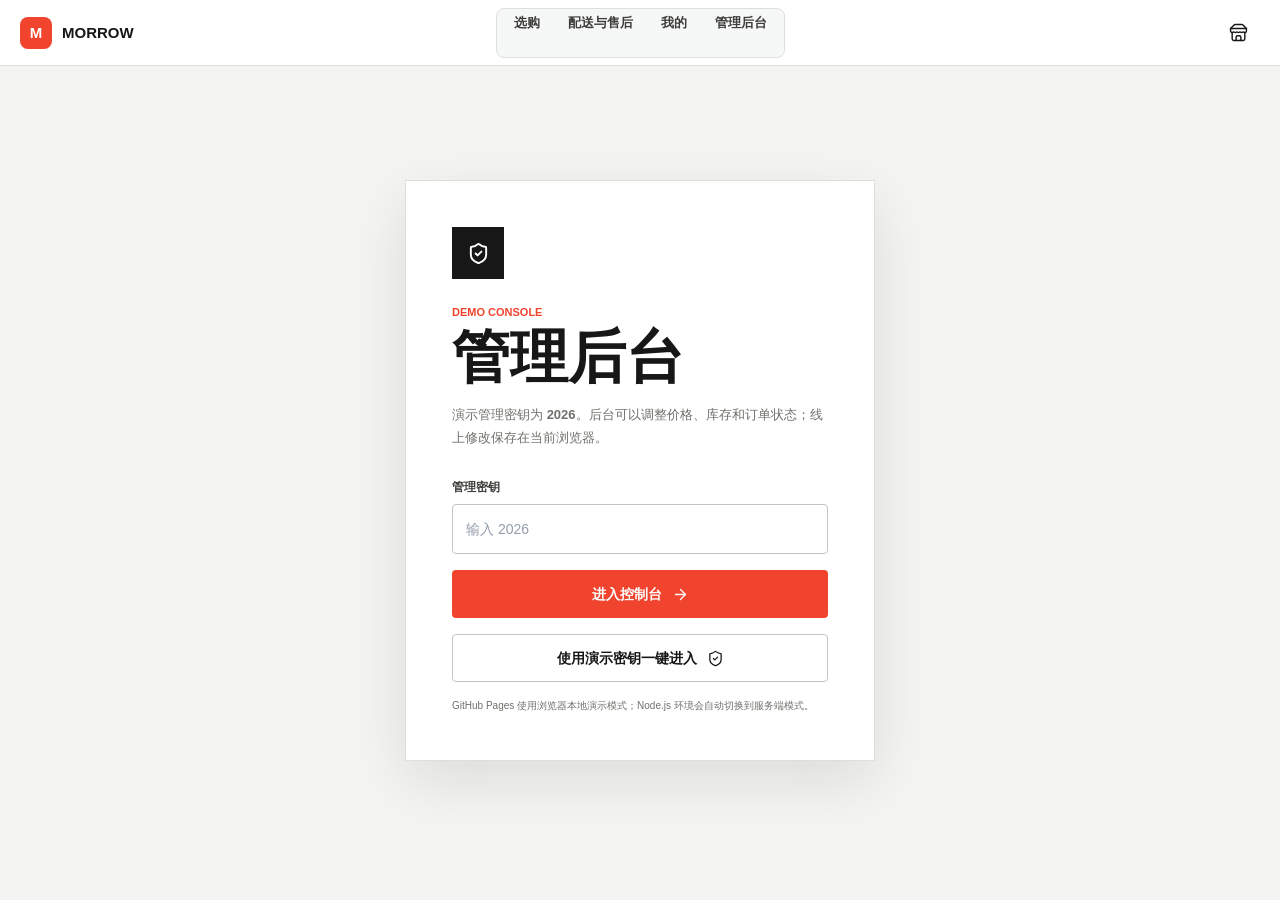
==== commit 9171a28a: "feat: add hot GPW and EV63 picks with keyboard switch variants" ====
--- a/admin/index.html
+++ b/admin/index.html
@@ -5,7 +5,7 @@
     <meta name="viewport" content="width=device-width, initial-scale=1" />
     <meta name="theme-color" content="#f4f7fb" />
     <title>管理后台 | MORROW</title>
-    <link rel="stylesheet" href="../styles.css?v=20261019-5" />
+    <link rel="stylesheet" href="../styles.css?v=20261019-6" />
   </head>
   <body class="admin-body">
     <header class="site-header" aria-label="主导航">
@@ -147,8 +147,8 @@
 
     <div id="admin-toast" class="toast-region" aria-live="polite" aria-atomic="true"></div>
 
-    <script src="../data/catalog.js?v=20261019-5"></script>
+    <script src="../data/catalog.js?v=20261019-6"></script>
     <script src="../assets/vendor/lucide.min.js"></script>
-    <script src="../admin.js?v=20261019-5" defer></script>
+    <script src="../admin.js?v=20261019-6" defer></script>
   </body>
 </html>
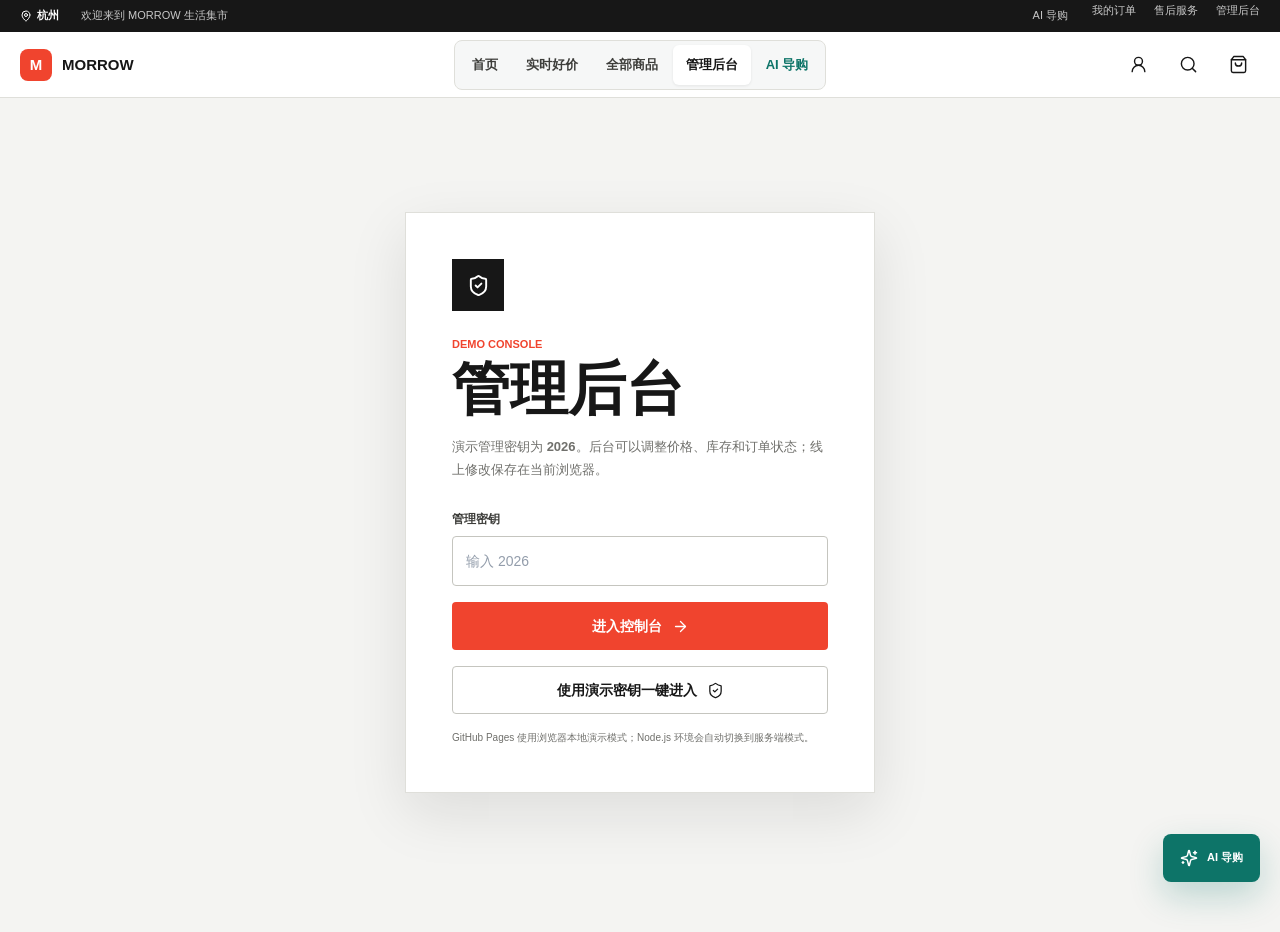
==== commit dd26f6e4: "fix: unify shop, admin, orders and service headers" ====
--- a/admin/index.html
+++ b/admin/index.html
@@ -5,28 +5,55 @@
     <meta name="viewport" content="width=device-width, initial-scale=1" />
     <meta name="theme-color" content="#f4f7fb" />
     <title>管理后台 | MORROW</title>
-    <link rel="stylesheet" href="../styles.css?v=20261019-6" />
+    <link rel="stylesheet" href="../styles.css?v=20261019-7" />
   </head>
   <body class="admin-body">
+    <a class="skip-link" href="#admin-main">跳到主要内容</a>
+    <div class="market-ribbon">
+      <div class="market-ribbon-inner">
+        <span class="market-location">
+          <i data-lucide="map-pin" aria-hidden="true"></i>
+          杭州
+        </span>
+        <span>欢迎来到 MORROW 生活集市</span>
+        <div class="market-ribbon-links">
+          <button type="button" data-action="open-support">AI 导购</button>
+          <a href="../orders/">我的订单</a>
+          <a class="ribbon-service" href="../service/">售后服务</a>
+          <a href="./" aria-current="page">管理后台</a>
+        </div>
+      </div>
+    </div>
+
     <header class="site-header" aria-label="主导航">
-      <a class="brand" href="../index.html" aria-label="MORROW 首页">
+      <a class="brand" href="../index.html#store" aria-label="MORROW 首页">
         <span class="brand-mark">M</span>
         <span class="brand-word">MORROW</span>
       </a>
       <nav class="desktop-nav" aria-label="商店导航">
-        <a href="../index.html#catalog">选购</a>
-        <a href="../service/">配送与售后</a>
-        <a href="../orders/">我的</a>
-        <a href="./" aria-current="page">管理后台</a>
+        <a href="../index.html#store">首页</a>
+        <a href="../index.html#deals">实时好价</a>
+        <a href="../index.html#catalog">全部商品</a>
+        <a class="is-active" href="./" aria-current="page">管理后台</a>
+        <button type="button" data-action="open-support">AI 导购</button>
       </nav>
       <div class="header-actions">
-        <a class="icon-button" href="../index.html" aria-label="返回商城">
-          <i data-lucide="store" aria-hidden="true"></i>
+        <a class="icon-button header-account" href="../orders/" aria-label="我的订单" title="我的订单">
+          <i data-lucide="user-round" aria-hidden="true"></i>
+        </a>
+        <a class="icon-button" href="../index.html#catalog" aria-label="返回商城搜索" title="搜索商品">
+          <i data-lucide="search" aria-hidden="true"></i>
+        </a>
+        <a class="icon-button header-cart" href="../index.html#catalog" aria-label="返回商城购物袋" title="购物袋">
+          <i data-lucide="shopping-bag" aria-hidden="true"></i>
+        </a>
+        <a class="icon-button mobile-menu-button" href="../index.html" aria-label="返回商城菜单" title="返回商城">
+          <i data-lucide="menu" aria-hidden="true"></i>
         </a>
       </div>
     </header>
 
-    <main class="admin-shell">
+    <main id="admin-main" class="admin-shell" tabindex="-1">
       <section id="admin-login" class="admin-login" aria-labelledby="admin-login-title">
         <div class="login-card">
           <span class="login-mark">
@@ -147,8 +174,9 @@
 
     <div id="admin-toast" class="toast-region" aria-live="polite" aria-atomic="true"></div>
 
-    <script src="../data/catalog.js?v=20261019-6"></script>
+    <script src="../data/catalog.js?v=20261019-7"></script>
     <script src="../assets/vendor/lucide.min.js"></script>
-    <script src="../admin.js?v=20261019-6" defer></script>
+    <script src="../support.js?v=20261019-7" defer></script>
+    <script src="../admin.js?v=20261019-7" defer></script>
   </body>
 </html>
--- a/styles.css
+++ b/styles.css
@@ -4146,6 +4146,7 @@
 }
 
 .site-header {
+  align-items: center;
   height: var(--header-height);
   padding: 0 max(20px, calc((100vw - 1500px) / 2));
   border-bottom: 1px solid var(--line);
@@ -4163,6 +4164,7 @@
 
 .brand-word {
   font-size: 15px;
+  line-height: 1;
 }
 
 .desktop-nav {
@@ -4176,7 +4178,10 @@
 
 .desktop-nav a,
 .desktop-nav button {
+  display: inline-flex;
   min-height: 40px;
+  align-items: center;
+  justify-content: center;
   padding: 0 13px;
   border-radius: 6px;
   cursor: pointer;
@@ -4184,6 +4189,7 @@
   color: var(--ink-soft);
   font-size: 13px;
   font-weight: 700;
+  line-height: 1;
 }
 
 .desktop-nav button {
@@ -5511,6 +5517,10 @@
     grid-template-columns: 1fr auto;
   }
 
+  .mobile-menu-button {
+    display: inline-grid;
+  }
+
   .market-search-inner {
     grid-template-columns: minmax(0, 1fr) 160px;
   }
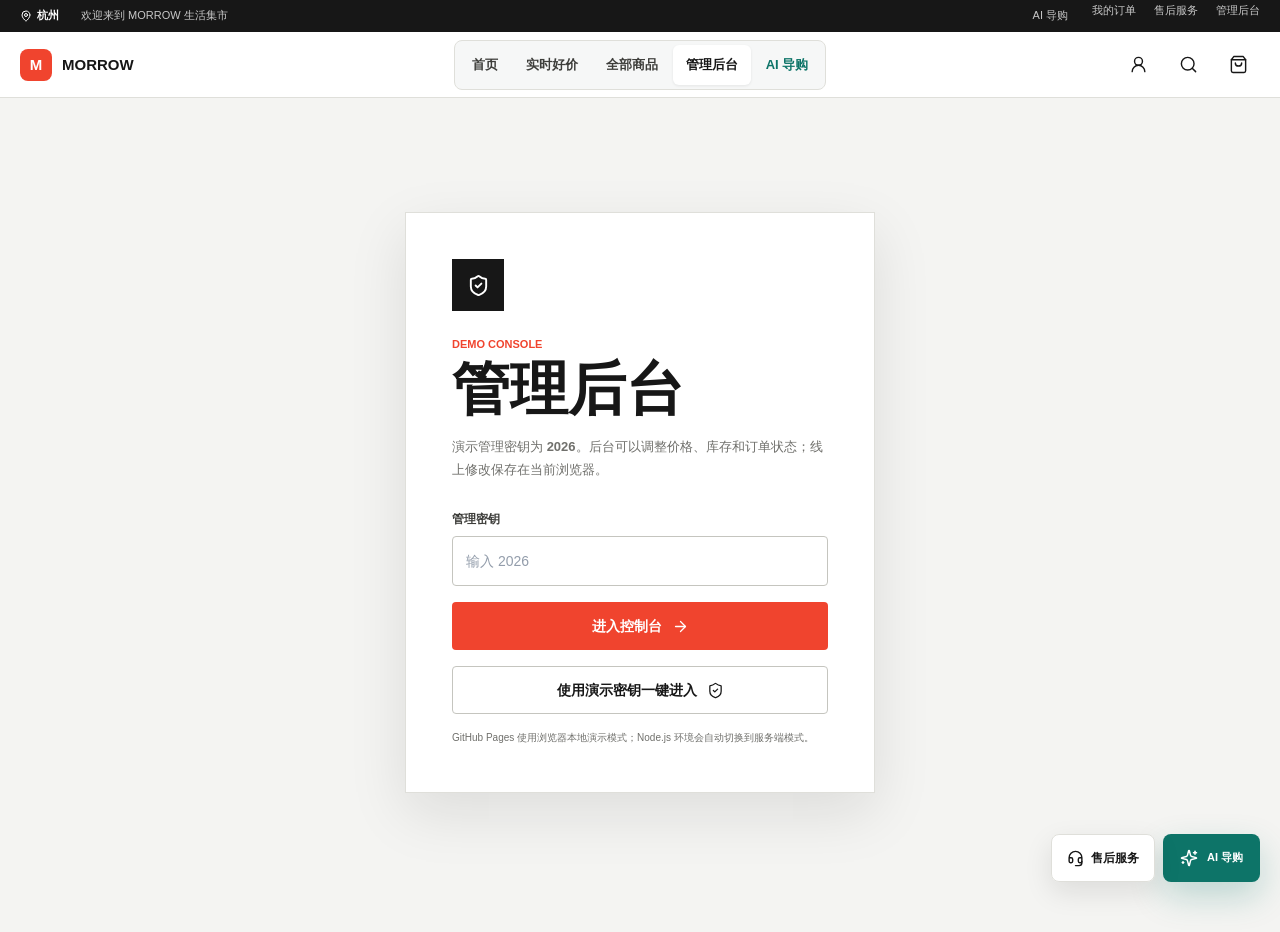
==== commit c92f0d74: "feat: refresh hot peripherals, audio and fast AI concierge" ====
--- a/admin/index.html
+++ b/admin/index.html
@@ -5,7 +5,7 @@
     <meta name="viewport" content="width=device-width, initial-scale=1" />
     <meta name="theme-color" content="#f4f7fb" />
     <title>管理后台 | MORROW</title>
-    <link rel="stylesheet" href="../styles.css?v=20261019-7" />
+    <link rel="stylesheet" href="../styles.css?v=20261019-8" />
   </head>
   <body class="admin-body">
     <a class="skip-link" href="#admin-main">跳到主要内容</a>
@@ -174,9 +174,9 @@
 
     <div id="admin-toast" class="toast-region" aria-live="polite" aria-atomic="true"></div>
 
-    <script src="../data/catalog.js?v=20261019-7"></script>
+    <script src="../data/catalog.js?v=20261019-8"></script>
     <script src="../assets/vendor/lucide.min.js"></script>
-    <script src="../support.js?v=20261019-7" defer></script>
-    <script src="../admin.js?v=20261019-7" defer></script>
+    <script src="../support.js?v=20261019-8" defer></script>
+    <script src="../admin.js?v=20261019-8" defer></script>
   </body>
 </html>
--- a/styles.css
+++ b/styles.css
@@ -3369,6 +3369,39 @@
   bottom: 18px;
 }
 
+.support-launcher {
+  display: flex;
+  align-items: center;
+  justify-content: flex-end;
+  gap: 8px;
+}
+
+.support-service-link {
+  display: inline-flex;
+  min-height: 48px;
+  align-items: center;
+  gap: 7px;
+  padding: 0 15px;
+  border: 1px solid var(--line);
+  border-radius: 8px;
+  background: rgba(255, 255, 255, 0.96);
+  box-shadow: 0 10px 28px rgba(23, 23, 23, 0.1);
+  color: var(--ink);
+  font-size: 12px;
+  font-weight: 800;
+  backdrop-filter: blur(12px);
+}
+
+.support-service-link:hover {
+  border-color: var(--market-teal);
+  color: var(--market-teal);
+}
+
+.support-service-link svg {
+  width: 17px;
+  height: 17px;
+}
+
 .support-trigger {
   display: inline-flex;
   min-height: 48px;
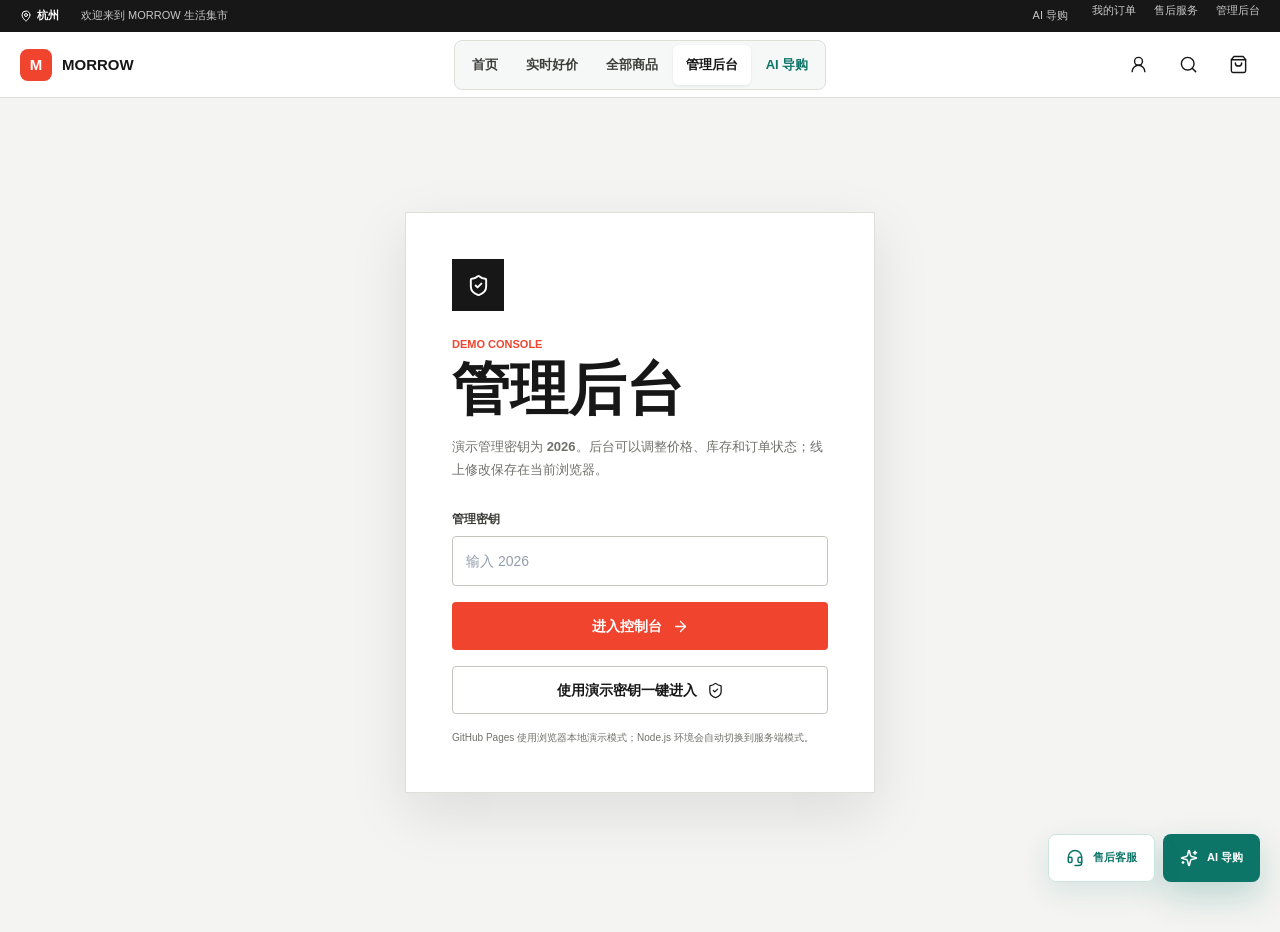
==== commit 1939418c: "feat: separate after-sales support and expand hot peripherals" ====
--- a/admin/index.html
+++ b/admin/index.html
@@ -5,7 +5,7 @@
     <meta name="viewport" content="width=device-width, initial-scale=1" />
     <meta name="theme-color" content="#f4f7fb" />
     <title>管理后台 | MORROW</title>
-    <link rel="stylesheet" href="../styles.css?v=20261019-8" />
+    <link rel="stylesheet" href="../styles.css?v=20261020-1" />
   </head>
   <body class="admin-body">
     <a class="skip-link" href="#admin-main">跳到主要内容</a>
@@ -174,9 +174,9 @@
 
     <div id="admin-toast" class="toast-region" aria-live="polite" aria-atomic="true"></div>
 
-    <script src="../data/catalog.js?v=20261019-8"></script>
+    <script src="../data/catalog.js?v=20261020-1"></script>
     <script src="../assets/vendor/lucide.min.js"></script>
-    <script src="../support.js?v=20261019-8" defer></script>
-    <script src="../admin.js?v=20261019-8" defer></script>
+    <script src="../support.js?v=20261020-1" defer></script>
+    <script src="../admin.js?v=20261020-1" defer></script>
   </body>
 </html>
--- a/styles.css
+++ b/styles.css
@@ -2939,7 +2939,7 @@
 .system-hero h1 {
   grid-column: 1;
   margin-top: 12px;
-  font-size: clamp(48px, 7vw, 88px);
+  font-size: clamp(48px, 5.2vw, 72px);
   line-height: 0.98;
 }
 
@@ -3376,7 +3376,7 @@
   gap: 8px;
 }
 
-.support-service-link {
+.support-service-trigger {
   display: inline-flex;
   min-height: 48px;
   align-items: center;
@@ -3392,12 +3392,12 @@
   backdrop-filter: blur(12px);
 }
 
-.support-service-link:hover {
+.support-service-trigger:hover {
   border-color: var(--market-teal);
   color: var(--market-teal);
 }
 
-.support-service-link svg {
+.support-service-trigger svg {
   width: 17px;
   height: 17px;
 }
@@ -3988,7 +3988,7 @@
   }
 
   .system-hero h1 {
-    font-size: 50px;
+    font-size: 38px;
   }
 
   .lookup-panel {
@@ -4055,11 +4055,13 @@
   .service-flow li,
   .service-flow li:nth-child(3),
   .service-flow li:nth-child(4) {
+    min-height: 0;
     border-top: 0;
     border-right: 1px solid var(--line);
   }
 
   .service-flow li:first-child {
+    min-height: 0;
     border-top: 1px solid var(--line);
   }
 
@@ -4078,14 +4080,14 @@
   }
 
   .support-trigger {
-    width: 50px;
-    min-width: 50px;
-    padding: 0;
+    width: auto;
+    min-width: 0;
+    padding: 0 12px;
     justify-content: center;
   }
 
   .support-trigger span {
-    display: none;
+    display: inline;
   }
 
   .support-panel {
@@ -5452,8 +5454,29 @@
   background: #095c53;
 }
 
+.support-trigger.support-service-trigger {
+  border: 1px solid #cbe4de;
+  background: rgba(255, 255, 255, 0.97);
+  box-shadow: 0 10px 28px rgba(13, 116, 104, 0.12);
+  color: var(--market-teal);
+}
+
+.support-trigger.support-service-trigger:hover {
+  border-color: var(--market-teal);
+  background: #f0faf7;
+  color: #095c53;
+}
+
 .support-panel {
   border-radius: 8px;
+}
+
+.support-panel-service .support-head {
+  border-top: 3px solid var(--market-teal);
+}
+
+.support-panel-ai .support-head {
+  border-top: 3px solid var(--ink);
 }
 
 .support-message.is-user p {
